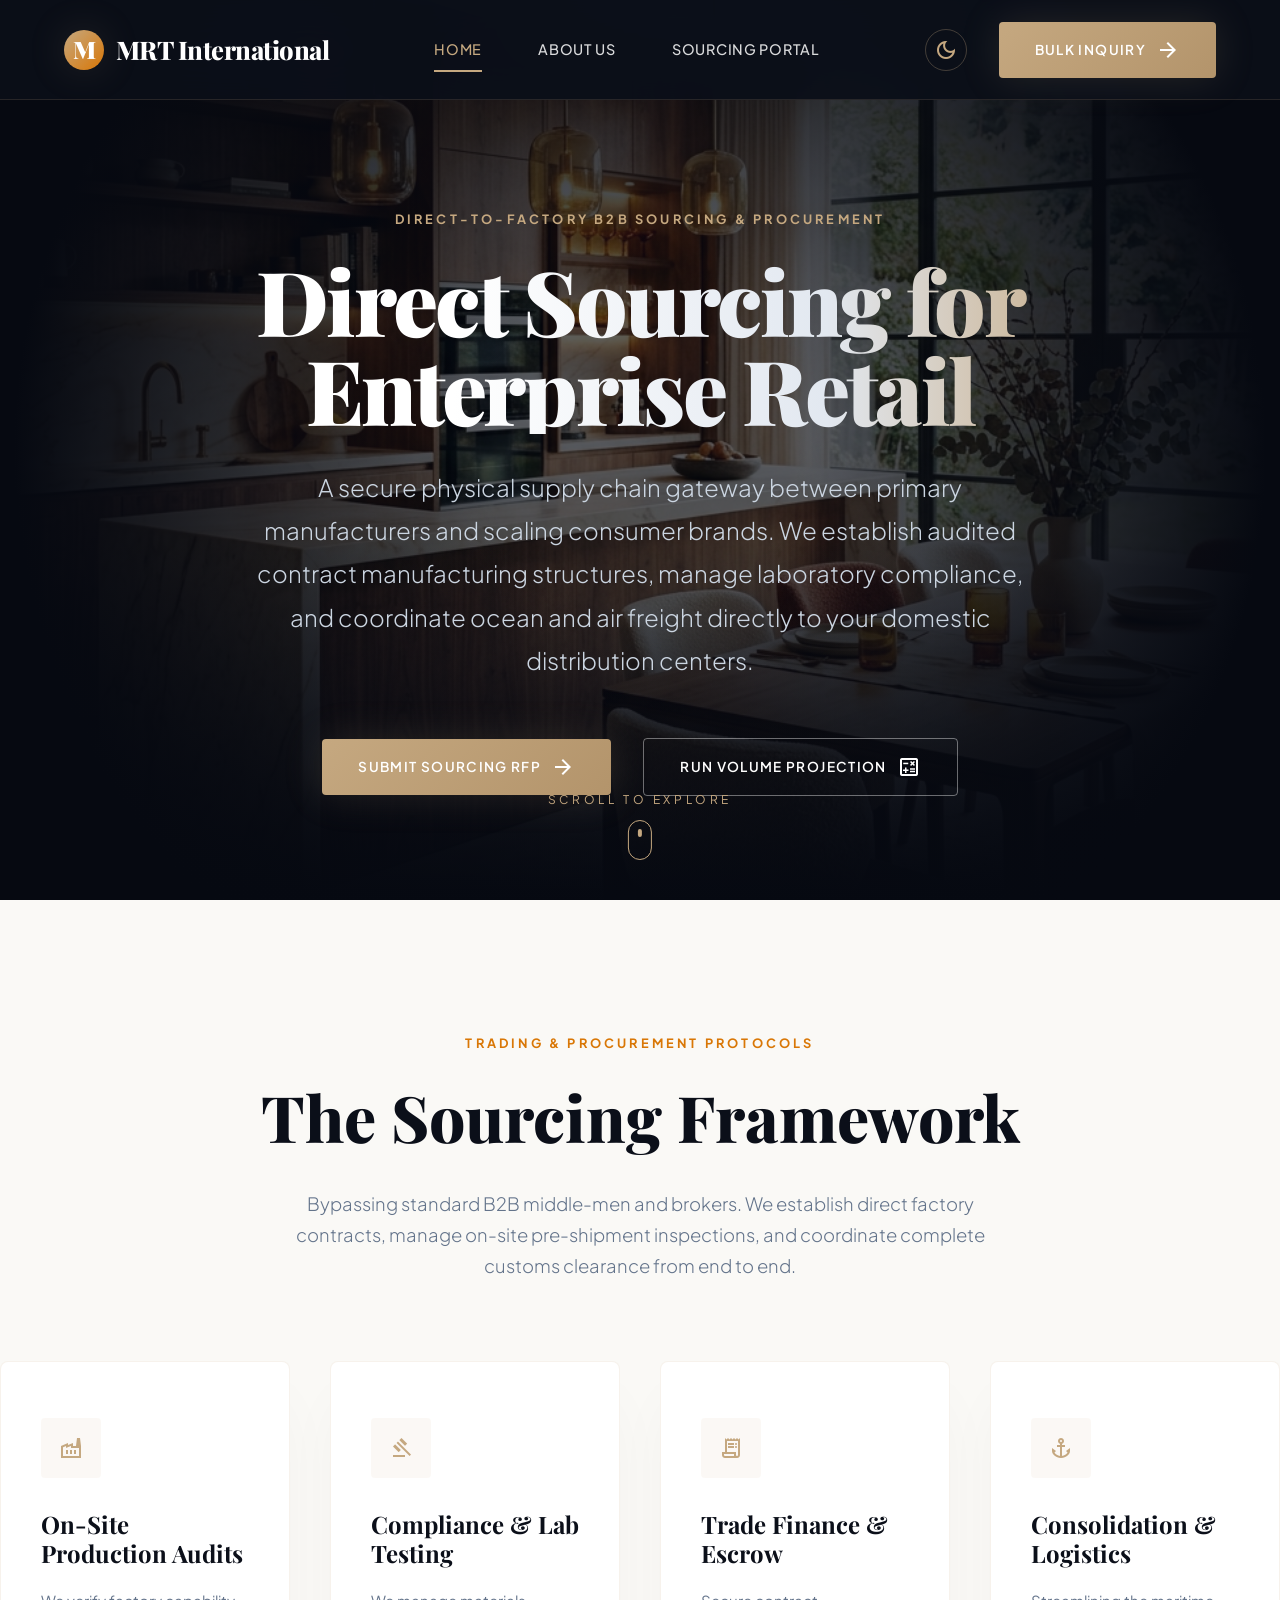
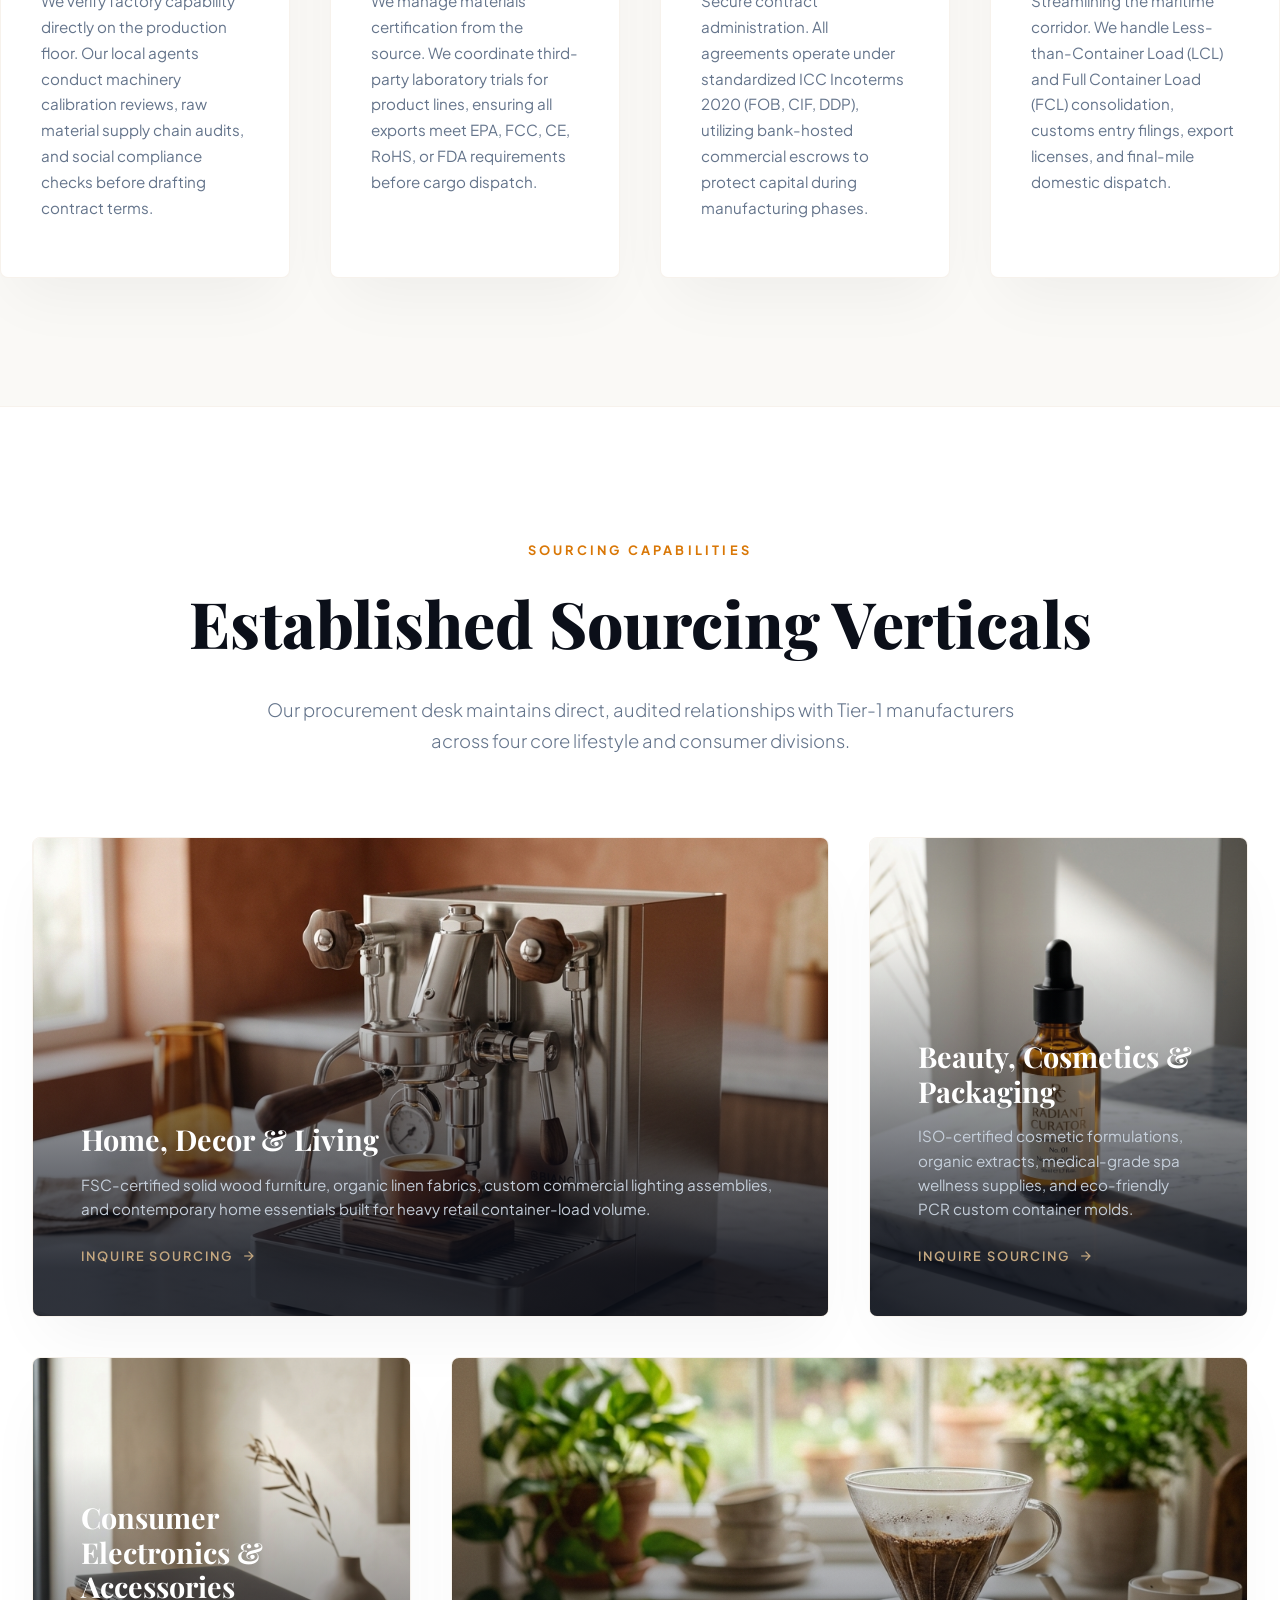
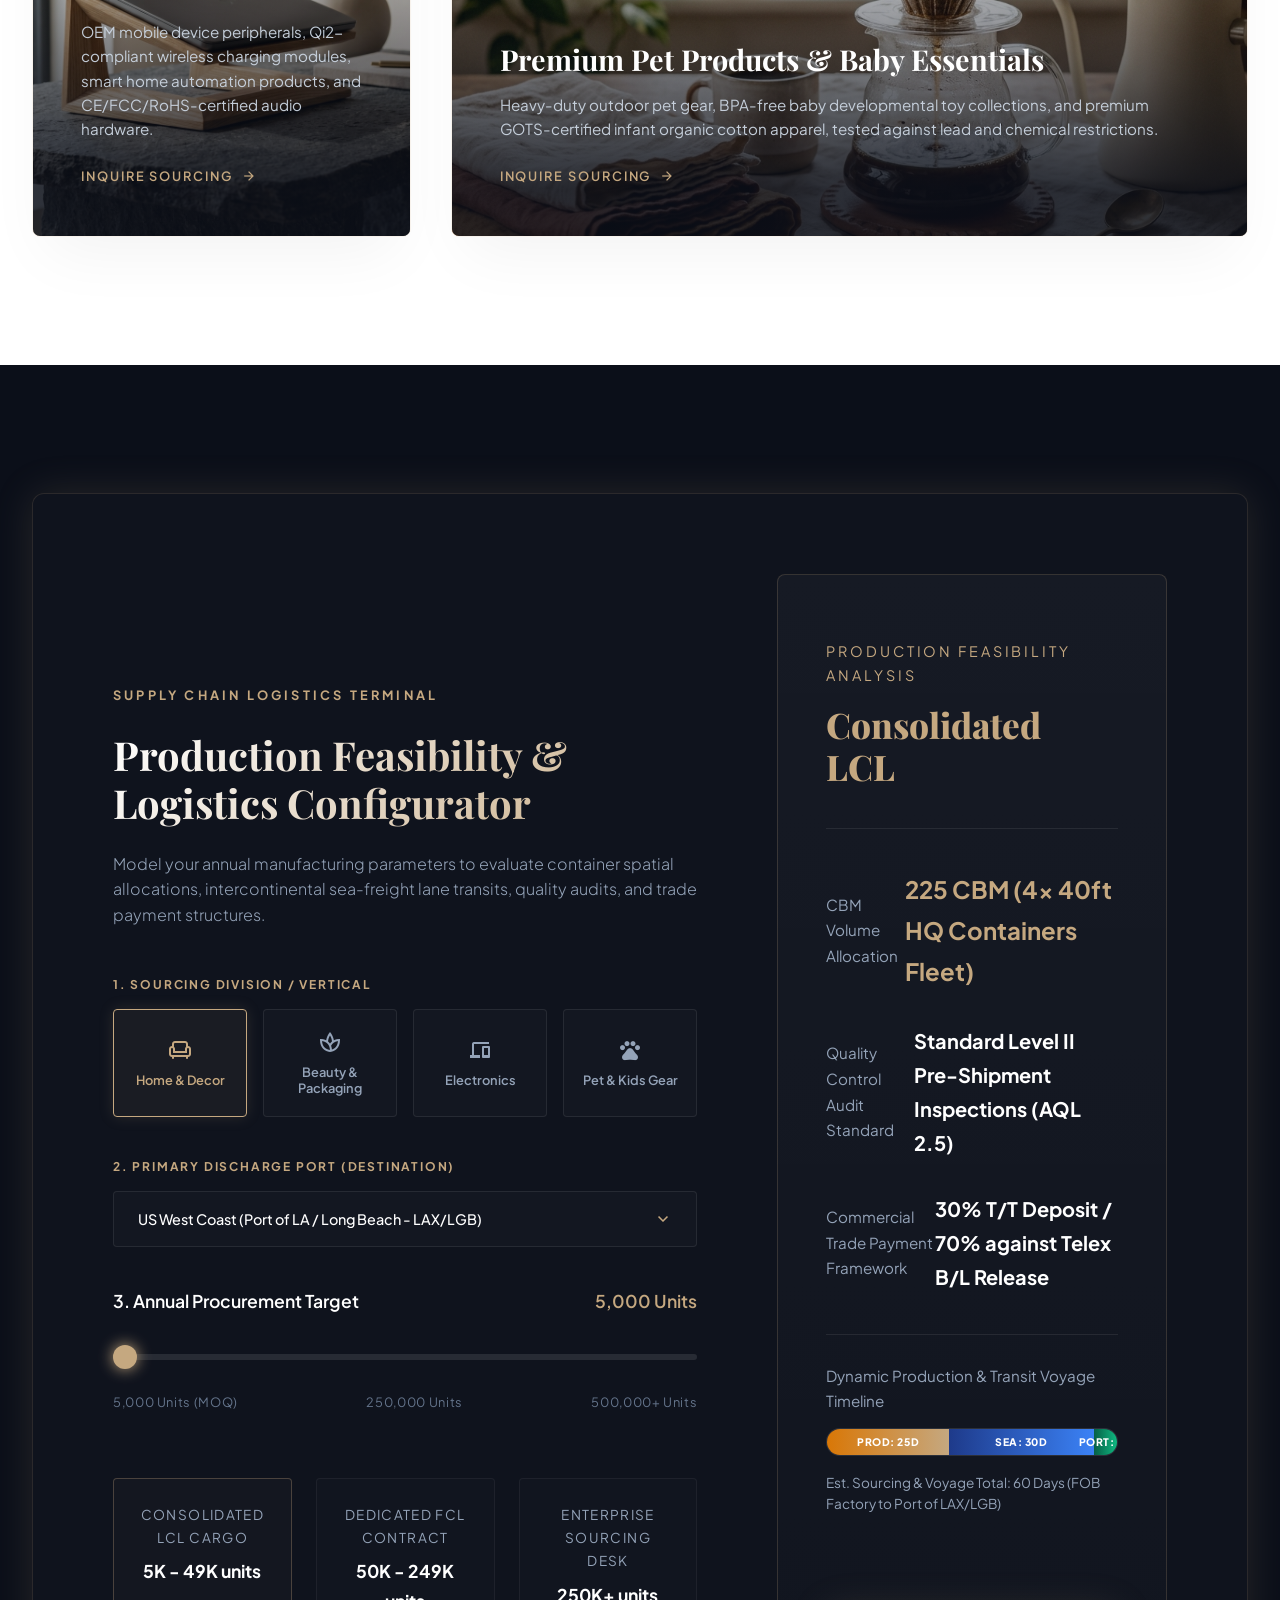
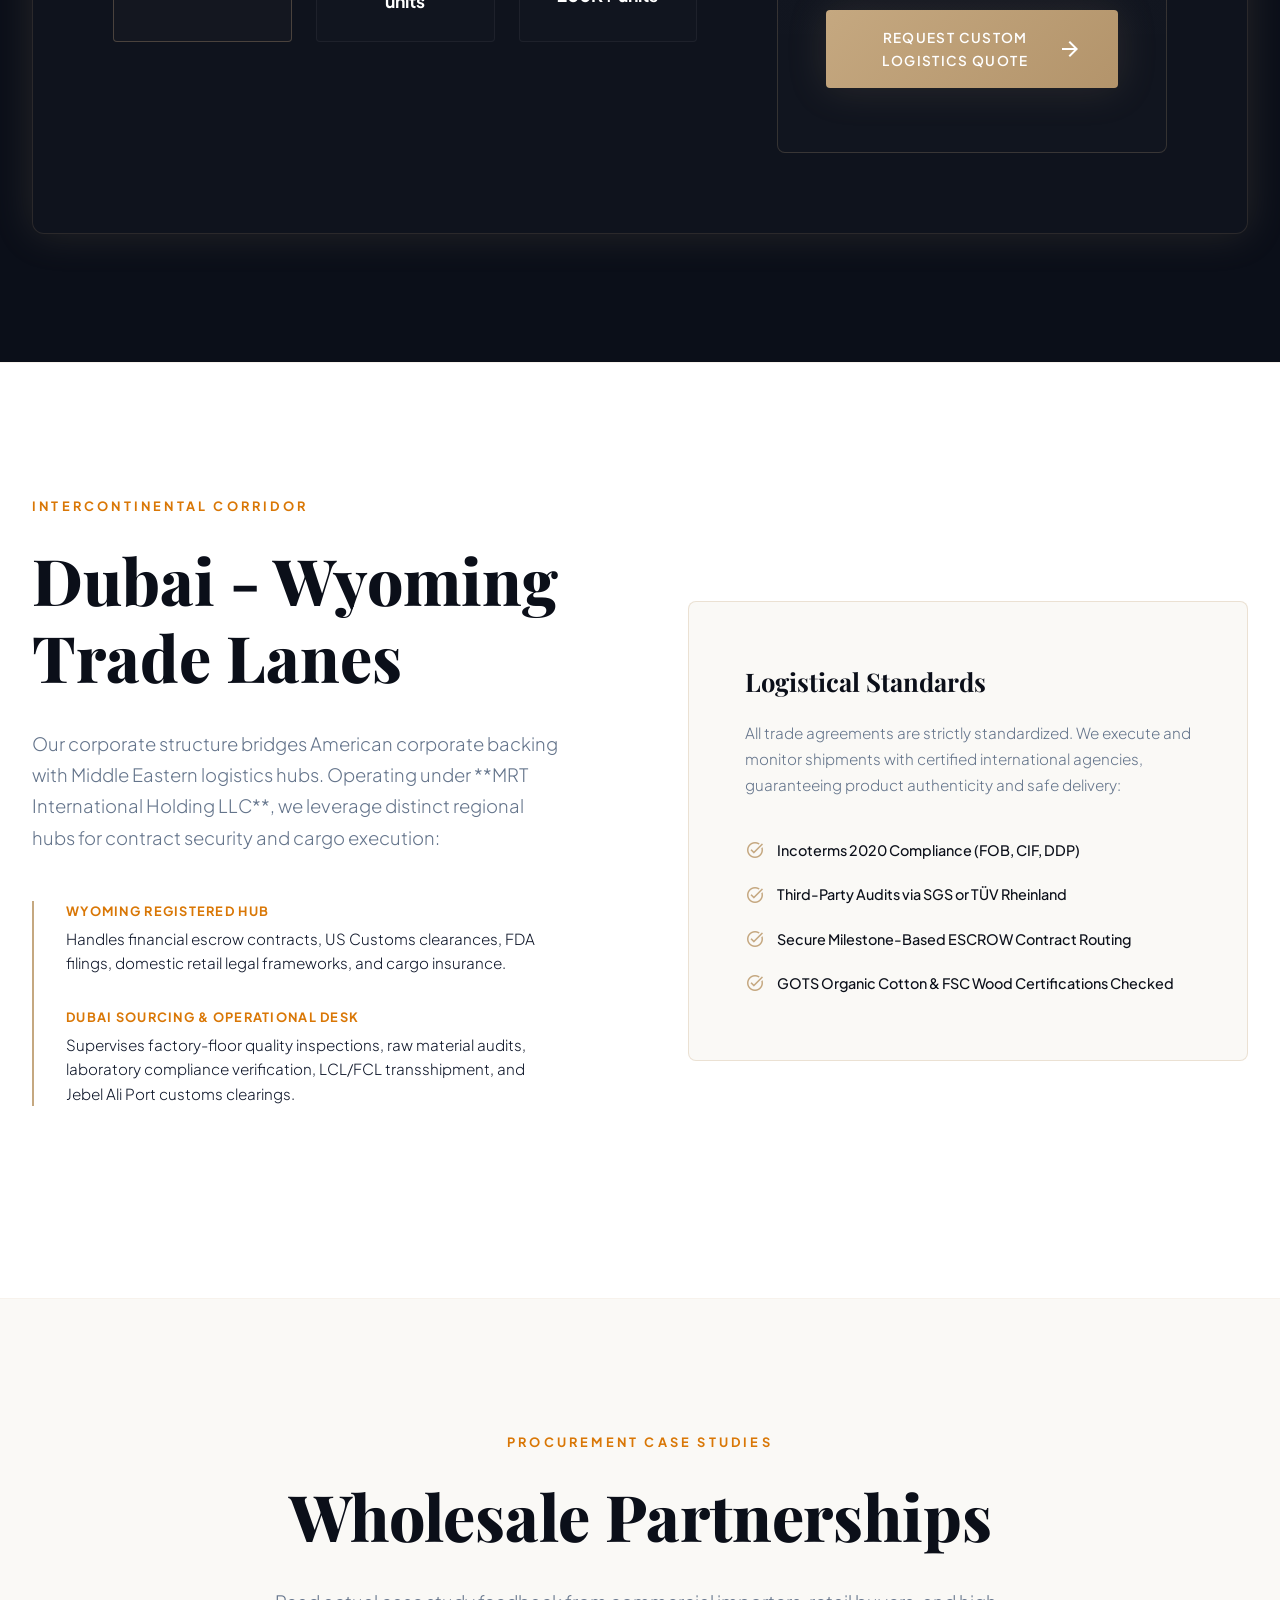
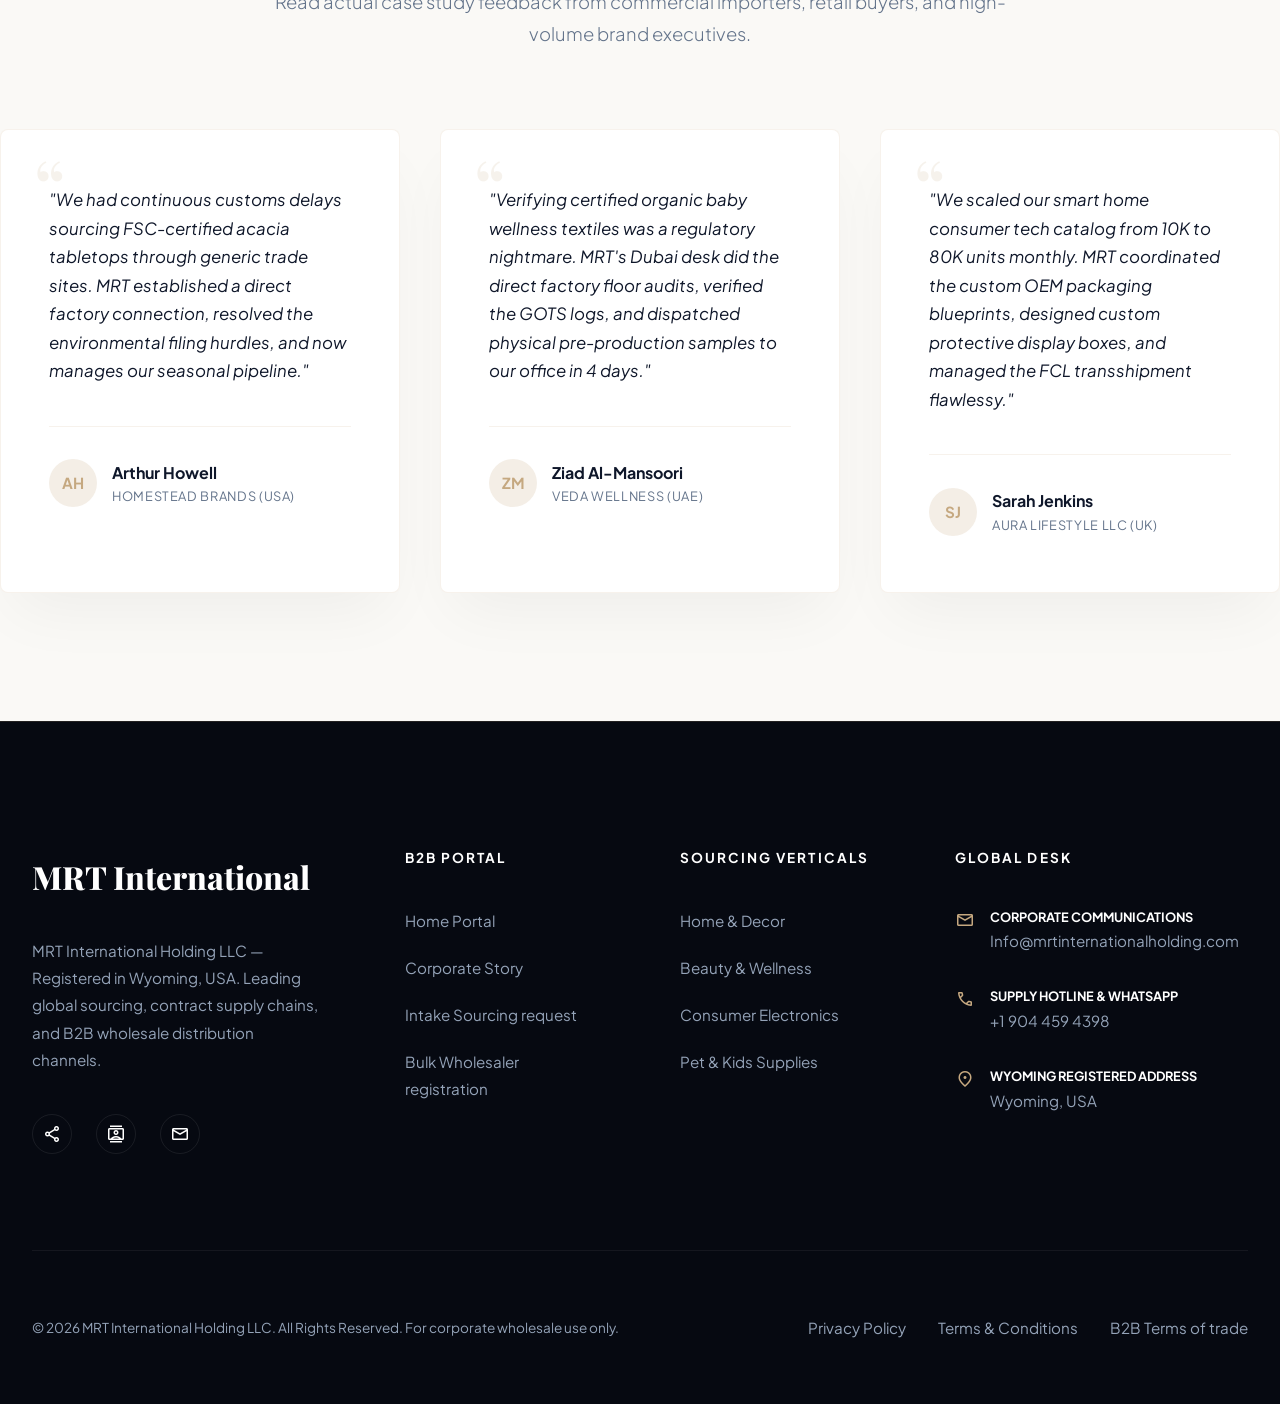
==== index.html @ 8385e7b3 "Initialize premium B2B Sourcing and Sourcing Portal for MRT Wholesale" ====
<!DOCTYPE html>
<html lang="en">
<head>
  <meta charset="UTF-8">
  <meta name="viewport" content="width=device-width, initial-scale=1.0, maximum-scale=1.0, user-scalable=no">
  <title>Global B2B Wholesale & Sourcing | MRT International Holding LLC</title>
  <meta name="description" content="Wyoming's trusted partner for global B2B sourcing, contract manufacturing, and bulk supply chains across the USA, UAE, and international markets.">
  <meta name="keywords" content="B2B sourcing, wholesale supplier, contract manufacturing, bulk e-commerce, global trade UAE, supply chain logistics, Wyoming trading company">
  <link rel="icon" type="image/svg+xml" href="favicon.svg">
  
  <!-- Premium Fonts & Icons -->
  <link href="https://fonts.googleapis.com/css2?family=Playfair+Display:ital,wght@0,500;0,600;0,700;0,800;0,900;1,400&family=Plus+Jakarta+Sans:wght@300;400;500;600;700;800&display=swap" rel="stylesheet">
  <link href="https://fonts.googleapis.com/css2?family=Material+Symbols+Outlined:opsz,wght,FILL,GRAD@20..48,100..700,0..1,-25..200" rel="stylesheet">
  <!-- Theme Initializer to prevent Flash of Un-themed Content (FOUC) -->
  <script>
    (function() {
      const savedTheme = localStorage.getItem('mrt-theme') || 'light';
      document.documentElement.setAttribute('data-theme', savedTheme);
    })();
  </script>

  <!-- Custom Core Stylesheet -->
  <link rel="stylesheet" href="css/style.css">
</head>
<body>

  <!-- 1. Navigation Header -->
  <header class="mrt-nav">
    <a href="index.html" class="mrt-logo">
      <div class="logo-icon">M</div>
      <span class="logo-text">MRT International</span>
    </a>
    
    <nav class="nav-links">
      <a href="index.html" class="nav-link active">Home</a>
      <a href="about.html" class="nav-link">About Us</a>
      <a href="contact.html" class="nav-link">Sourcing Portal</a>
    </nav>
    
    <div class="nav-right-actions">
      <button class="theme-toggle-btn" id="themeToggleBtn" aria-label="Toggle Color Theme">
        <span class="material-symbols-outlined">dark_mode</span>
      </button>
      <a href="contact.html" class="btn-gold">
        Bulk Inquiry
        <span class="material-symbols-outlined">arrow_forward</span>
      </a>
      <button class="nav-toggle-burger" id="mobileMenuToggle" aria-label="Open Navigation Menu">
        <span class="material-symbols-outlined">menu</span>
      </button>
    </div>
  </header>

  <!-- Mobile Menu Slide-out Overlay -->
  <div class="mobile-navigation-overlay" id="mobileNavOverlay">
    <button class="mobile-close-btn" id="mobileMenuClose">&times;</button>
    <div class="mobile-links-container">
      <a href="index.html" class="mobile-nav-item active">Home</a>
      <a href="about.html" class="mobile-nav-item">About Us</a>
      <a href="contact.html" class="mobile-nav-item">Sourcing Portal</a>
      <a href="contact.html" class="btn-gold" style="margin-top: 2rem;">Get Quotes</a>
    </div>
  </div>

  <main>
    <!-- 2. Hero Section -->
    <section class="b2b-hero">
      <div class="hero-media-wrapper">
        <img src="assets/mrt-hero.png" alt="High-End Modern Supply Chain" class="hero-img" loading="eager">
        <div class="hero-gradient-overlay"></div>
      </div>
      
      <div class="hero-content-wrapper">
        <span class="tagline" style="color: var(--accent-gold);">Direct-to-Factory B2B Sourcing &amp; Procurement</span>
        <h1 class="hero-title-large">Direct Sourcing for Enterprise Retail</h1>
        <p class="hero-subtitle-sub">
          A secure physical supply chain gateway between primary manufacturers and scaling consumer brands. We establish audited contract manufacturing structures, manage laboratory compliance, and coordinate ocean and air freight directly to your domestic distribution centers.
        </p>
        <div class="hero-button-group">
          <a href="contact.html" class="btn-gold">
            Submit Sourcing RFP
            <span class="material-symbols-outlined">arrow_forward</span>
          </a>
          <a href="#calculator" class="btn-outline">
            Run Volume Projection
            <span class="material-symbols-outlined">calculate</span>
          </a>
        </div>
      </div>
      
      <div class="hero-scroll-indicator">
        <span>Scroll to Explore</span>
        <div class="scroll-icon"></div>
      </div>
    </section>

    <!-- 3. Value Pillars Section -->
    <section class="section-padding container">
      <div class="text-center">
        <span class="tagline">Trading &amp; Procurement Protocols</span>
        <h2 class="section-title">The Sourcing Framework</h2>
        <p class="section-desc">Bypassing standard B2B middle-men and brokers. We establish direct factory contracts, manage on-site pre-shipment inspections, and coordinate complete customs clearance from end to end.</p>
      </div>
      
      <div class="pillars-grid">
        <!-- Pillar 1: Direct-to-Factory Procurement -->
        <div class="pillar-card">
          <div class="pillar-icon-box">
            <span class="material-symbols-outlined">factory</span>
          </div>
          <h3 class="pillar-title">On-Site Production Audits</h3>
          <p class="pillar-desc">We verify factory capability directly on the production floor. Our local agents conduct machinery calibration reviews, raw material supply chain audits, and social compliance checks before drafting contract terms.</p>
        </div>
        
        <!-- Pillar 2: Regulatory & Compliance -->
        <div class="pillar-card">
          <div class="pillar-icon-box">
            <span class="material-symbols-outlined">gavel</span>
          </div>
          <h3 class="pillar-title">Compliance &amp; Lab Testing</h3>
          <p class="pillar-desc">We manage materials certification from the source. We coordinate third-party laboratory trials for product lines, ensuring all exports meet EPA, FCC, CE, RoHS, or FDA requirements before cargo dispatch.</p>
        </div>
        
        <!-- Pillar 3: Incoterms & Price Structures -->
        <div class="pillar-card">
          <div class="pillar-icon-box">
            <span class="material-symbols-outlined">receipt_long</span>
          </div>
          <h3 class="pillar-title">Trade Finance &amp; Escrow</h3>
          <p class="pillar-desc">Secure contract administration. All agreements operate under standardized ICC Incoterms 2020 (FOB, CIF, DDP), utilizing bank-hosted commercial escrows to protect capital during manufacturing phases.</p>
        </div>
        
        <!-- Pillar 4: Customs & Freight Consolidation -->
        <div class="pillar-card">
          <div class="pillar-icon-box">
            <span class="material-symbols-outlined">anchor</span>
          </div>
          <h3 class="pillar-title">Consolidation &amp; Logistics</h3>
          <p class="pillar-desc">Streamlining the maritime corridor. We handle Less-than-Container Load (LCL) and Full Container Load (FCL) consolidation, customs entry filings, export licenses, and final-mile domestic dispatch.</p>
        </div>
      </div>
    </section>

    <!-- 4. Aesthetic Sourcing Categories Section -->
    <section class="section-padding" style="background-color: var(--bg-white); border-top: 1px solid var(--border-light);">
      <div class="container">
        <div class="text-center">
          <span class="tagline">Sourcing Capabilities</span>
          <h2 class="section-title">Established Sourcing Verticals</h2>
          <p class="section-desc">Our procurement desk maintains direct, audited relationships with Tier-1 manufacturers across four core lifestyle and consumer divisions.</p>
        </div>
        
        <div class="category-editorial-layout">
          <!-- Category 1: Home & Living (Double Wide) -->
          <div class="cat-editorial-card double-wide">
            <div class="cat-media" style="background-image: url('assets/bento-home.png');"></div>
            <div class="cat-overlay"></div>
            <div class="cat-content-block">
              <h3 class="cat-title-label">Home, Decor &amp; Living</h3>
              <p class="cat-desc-para">FSC-certified solid wood furniture, organic linen fabrics, custom commercial lighting assemblies, and contemporary home essentials built for heavy retail container-load volume.</p>
              <a href="contact.html?cat=home" class="cat-action-link">
                Inquire Sourcing
                <span class="material-symbols-outlined">arrow_forward</span>
              </a>
            </div>
          </div>
          
          <!-- Category 2: Beauty & Wellness -->
          <div class="cat-editorial-card">
            <div class="cat-media" style="background-image: url('assets/bento-beauty.png');"></div>
            <div class="cat-overlay"></div>
            <div class="cat-content-block">
              <h3 class="cat-title-label">Beauty, Cosmetics &amp; Packaging</h3>
              <p class="cat-desc-para">ISO-certified cosmetic formulations, organic extracts, medical-grade spa wellness supplies, and eco-friendly PCR custom container molds.</p>
              <a href="contact.html?cat=beauty" class="cat-action-link">
                Inquire Sourcing
                <span class="material-symbols-outlined">arrow_forward</span>
              </a>
            </div>
          </div>
          
          <!-- Category 3: Tech & Smart Gadgets -->
          <div class="cat-editorial-card">
            <div class="cat-media" style="background-image: url('assets/bento-tech.png');"></div>
            <div class="cat-overlay"></div>
            <div class="cat-content-block">
              <h3 class="cat-title-label">Consumer Electronics &amp; Accessories</h3>
              <p class="cat-desc-para">OEM mobile device peripherals, Qi2-compliant wireless charging modules, smart home automation products, and CE/FCC/RoHS-certified audio hardware.</p>
              <a href="contact.html?cat=tech" class="cat-action-link">
                Inquire Sourcing
                <span class="material-symbols-outlined">arrow_forward</span>
              </a>
            </div>
          </div>
          
          <!-- Category 4: General Lifestyle & Pets (Double Wide) -->
          <div class="cat-editorial-card double-wide">
            <div class="cat-media" style="background-image: url('assets/bento-pets.png');"></div>
            <div class="cat-overlay"></div>
            <div class="cat-content-block">
              <h3 class="cat-title-label">Premium Pet Products &amp; Baby Essentials</h3>
              <p class="cat-desc-para">Heavy-duty outdoor pet gear, BPA-free baby developmental toy collections, and premium GOTS-certified infant organic cotton apparel, tested against lead and chemical restrictions.</p>
              <a href="contact.html?cat=lifestyle" class="cat-action-link">
                Inquire Sourcing
                <span class="material-symbols-outlined">arrow_forward</span>
              </a>
            </div>
          </div>
        </div>
      </div>
    </section>

    <!-- 5. Production Feasibility & Logistics Configurator Section -->
    <section class="section-padding pricing-calculator-section" id="calculator">
      <div class="container">
        <div class="calculator-wrapper">
          <!-- Control Panel -->
          <div class="calc-control-panel">
            <span class="tagline" style="color: var(--accent-gold);">Supply Chain Logistics Terminal</span>
            <h2 class="calc-title">Production Feasibility &amp; Logistics Configurator</h2>
            <p class="calc-subtitle">Model your annual manufacturing parameters to evaluate container spatial allocations, intercontinental sea-freight lane transits, quality audits, and trade payment structures.</p>
            
            <!-- Category Sourcing Vertical Selector -->
            <div class="category-select-wrapper" style="margin-bottom: 2.5rem;">
              <label class="calc-input-label">1. Sourcing Division / Vertical</label>
              <div class="category-select-grid">
                <button type="button" class="calc-cat-card active" data-category="home">
                  <span class="material-symbols-outlined">chair</span>
                  <span class="calc-cat-name">Home &amp; Decor</span>
                </button>
                <button type="button" class="calc-cat-card" data-category="beauty">
                  <span class="material-symbols-outlined">spa</span>
                  <span class="calc-cat-name">Beauty &amp; Packaging</span>
                </button>
                <button type="button" class="calc-cat-card" data-category="tech">
                  <span class="material-symbols-outlined">devices</span>
                  <span class="calc-cat-name">Electronics</span>
                </button>
                <button type="button" class="calc-cat-card" data-category="pets">
                  <span class="material-symbols-outlined">pets</span>
                  <span class="calc-cat-name">Pet &amp; Kids Gear</span>
                </button>
              </div>
            </div>

            <!-- Global Port Selector -->
            <div class="port-select-wrapper" style="margin-bottom: 2.5rem;">
              <label class="calc-input-label" for="calcDestinationPort">2. Primary Discharge Port (Destination)</label>
              <div class="select-container-dark">
                <select class="custom-port-dropdown" id="calcDestinationPort">
                  <option value="lax">US West Coast (Port of LA / Long Beach - LAX/LGB)</option>
                  <option value="nyc">US East Coast (Port of New York / New Jersey - NYC/NJ)</option>
                  <option value="rot">Western Europe (Port of Rotterdam - ROT)</option>
                  <option value="dxb">Middle East (Port of Jebel Ali, Dubai - DXB)</option>
                </select>
              </div>
            </div>

            <!-- Volume Slider -->
            <div class="slider-container">
              <div class="slider-labels">
                <span>3. Annual Procurement Target</span>
                <span class="text-gold" id="calcVolumeDisplay">5,000 Units</span>
              </div>
              <input type="range" class="slider-input" id="wholesaleSlider" min="5000" max="500000" step="5000" value="5000">
              <div class="slider-ticks">
                <span>5,000 Units (MOQ)</span>
                <span>250,000 Units</span>
                <span>500,000+ Units</span>
              </div>
            </div>
            
            <div class="tier-highlights">
              <!-- Tier 1 -->
              <div class="tier-highlight-card active" id="tierStarterCard">
                <div class="tier-h-name">Consolidated LCL Cargo</div>
                <div class="tier-h-val">5K - 49K units</div>
              </div>
              
              <!-- Tier 2 -->
              <div class="tier-highlight-card" id="tierScaleCard">
                <div class="tier-h-name">Dedicated FCL Contract</div>
                <div class="tier-h-val">50K - 249K units</div>
              </div>
              
              <!-- Tier 3 -->
              <div class="tier-highlight-card" id="tierEliteCard">
                <div class="tier-h-name">Enterprise Sourcing Desk</div>
                <div class="tier-h-val">250K+ units</div>
              </div>
            </div>
          </div>
          
          <!-- Results Card -->
          <div class="calc-result-panel">
            <div class="result-header">
              <div class="res-tier-name">PRODUCTION FEASIBILITY ANALYSIS</div>
              <div class="res-volume-display text-gold" id="calcTierName" style="font-size: 2.2rem; line-height: 1.2;">Consolidated LCL</div>
            </div>
            
            <div class="result-metrics">
              <!-- Metric 1 -->
              <div class="metric-line">
                <span class="m-label">CBM Volume Allocation</span>
                <span class="m-val highlight-gold" id="calcDiscountVal">2.25 CBM (Consolidated LCL)</span>
              </div>
              
              <!-- Metric 2 -->
              <div class="metric-line">
                <span class="m-label">Quality Control Audit Standard</span>
                <span class="m-val" id="calcSupportVal">Pre-Shipment Inspections (AQL 2.5)</span>
              </div>
              
              <!-- Metric 3 -->
              <div class="metric-line">
                <span class="m-label">Commercial Trade Payment Framework</span>
                <span class="m-val" id="calcBrandingVal">30% T/T Deposit / 70% against Telex B/L</span>
              </div>
              
              <!-- Metric 4: Vertical Timeline -->
              <div class="metric-line-vertical">
                <span class="m-label">Dynamic Production &amp; Transit Voyage Timeline</span>
                <div class="timeline-visual-bar" id="timelineBar">
                  <div class="timeline-segment production-seg" style="width: 40%;" data-label="Production: 25d"></div>
                  <div class="timeline-segment voyage-seg" style="width: 50%;" data-label="Voyage: 30d"></div>
                  <div class="timeline-segment customs-seg" style="width: 10%;" data-label="Port: 5d"></div>
                </div>
                <div class="timeline-caption-text" id="calcSpeedVal">
                  Estimated Total: 60 Days (FOB Jebel Ali to Port of LAX/LGB)
                </div>
              </div>
            </div>
            
            <a href="contact.html" id="calcSubmitBtn" class="btn-gold text-center" style="width: 100%; justify-content: center; margin-top: 2rem;">
              Request Custom Logistics Quote
              <span class="material-symbols-outlined">arrow_forward</span>
            </a>
          </div>
        </div>
      </div>
    </section>

    <!-- 6. Supply Chain Map Section -->
    <section class="section-padding sourcing-map-section">
      <div class="container map-layout-grid">
        <div class="map-details">
          <span class="tagline">Intercontinental Corridor</span>
          <h2 class="section-title" style="color: var(--primary-obsidian);">Dubai - Wyoming Trade Lanes</h2>
          <p class="section-desc" style="margin-bottom: 3rem; text-align: left;">
            Our corporate structure bridges American corporate backing with Middle Eastern logistics hubs. Operating under **MRT International Holding LLC**, we leverage distinct regional hubs for contract security and cargo execution:
          </p>
          
          <div style="display: flex; flex-direction: column; gap: 2rem; border-left: 2px solid var(--accent-gold); padding-left: 2rem; margin-bottom: 4rem;">
            <div>
              <p style="font-size: 0.8rem; font-weight: 700; text-transform: uppercase; color: var(--accent-amber); letter-spacing: 0.1em; margin-bottom: 0.25rem;">Wyoming Registered Hub</p>
              <p style="color: var(--text-dark); font-size: 0.95rem; line-height: 1.6; font-weight: 300;">
                Handles financial escrow contracts, US Customs clearances, FDA filings, domestic retail legal frameworks, and cargo insurance.
              </p>
            </div>
            <div>
              <p style="font-size: 0.8rem; font-weight: 700; text-transform: uppercase; color: var(--accent-amber); letter-spacing: 0.1em; margin-bottom: 0.25rem;">Dubai Sourcing &amp; Operational Desk</p>
              <p style="color: var(--text-dark); font-size: 0.95rem; line-height: 1.6; font-weight: 300;">
                Supervises factory-floor quality inspections, raw material audits, laboratory compliance verification, LCL/FCL transshipment, and Jebel Ali Port customs clearings.
              </p>
            </div>
          </div>
        </div>
        
        <!-- Human Sourcing Details Panel instead of generic map -->
        <div style="background-color: var(--bg-cream); border: 1px solid var(--border-medium); border-radius: 8px; padding: 4rem 3.5rem;">
          <h3 class="pillar-title" style="font-size: 1.6rem; margin-bottom: 1.5rem;">Logistical Standards</h3>
          <p style="color: var(--text-muted); font-size: 0.95rem; line-height: 1.7; margin-bottom: 2.5rem; font-weight: 300;">
            All trade agreements are strictly standardized. We execute and monitor shipments with certified international agencies, guaranteeing product authenticity and safe delivery:
          </p>
          
          <ul style="list-style: none; display: flex; flex-direction: column; gap: 1.25rem; font-size: 0.9rem; font-weight: 500; color: var(--primary-obsidian);">
            <li style="display: flex; align-items: center; gap: 12px;">
              <span class="material-symbols-outlined" style="color: var(--accent-gold); font-size: 1.25rem;">task_alt</span>
              Incoterms 2020 Compliance (FOB, CIF, DDP)
            </li>
            <li style="display: flex; align-items: center; gap: 12px;">
              <span class="material-symbols-outlined" style="color: var(--accent-gold); font-size: 1.25rem;">task_alt</span>
              Third-Party Audits via SGS or TÜV Rheinland
            </li>
            <li style="display: flex; align-items: center; gap: 12px;">
              <span class="material-symbols-outlined" style="color: var(--accent-gold); font-size: 1.25rem;">task_alt</span>
              Secure Milestone-Based ESCROW Contract Routing
            </li>
            <li style="display: flex; align-items: center; gap: 12px;">
              <span class="material-symbols-outlined" style="color: var(--accent-gold); font-size: 1.25rem;">task_alt</span>
              GOTS Organic Cotton &amp; FSC Wood Certifications Checked
            </li>
          </ul>
        </div>
      </div>
    </section>

    <!-- 7. Corporate Testimonials Section -->
    <section class="section-padding container">
      <div class="text-center">
        <span class="tagline">Procurement Case Studies</span>
        <h2 class="section-title">Wholesale Partnerships</h2>
        <p class="section-desc">Read actual case study feedback from commercial importers, retail buyers, and high-volume brand executives.</p>
      </div>
      
      <div class="testimonials-row-grid">
        <!-- Testimonial 1 -->
        <div class="testimonial-editorial-card">
          <div class="quote-symbol">“</div>
          <p class="testimonial-quote-text">
            "We had continuous customs delays sourcing FSC-certified acacia tabletops through generic trade sites. MRT established a direct factory connection, resolved the environmental filing hurdles, and now manages our seasonal pipeline."
          </p>
          <div class="testimonial-client-meta">
            <div class="client-avatar-placeholder">AH</div>
            <div class="client-name-details">
              <span class="c-name">Arthur Howell</span>
              <span class="c-company">Homestead Brands (USA)</span>
            </div>
          </div>
        </div>
        
        <!-- Testimonial 2 -->
        <div class="testimonial-editorial-card">
          <div class="quote-symbol">“</div>
          <p class="testimonial-quote-text">
            "Verifying certified organic baby wellness textiles was a regulatory nightmare. MRT's Dubai desk did the direct factory floor audits, verified the GOTS logs, and dispatched physical pre-production samples to our office in 4 days."
          </p>
          <div class="testimonial-client-meta">
            <div class="client-avatar-placeholder">ZM</div>
            <div class="client-name-details">
              <span class="c-name">Ziad Al-Mansoori</span>
              <span class="c-company">Veda Wellness (UAE)</span>
            </div>
          </div>
        </div>
        
        <!-- Testimonial 3 -->
        <div class="testimonial-editorial-card">
          <div class="quote-symbol">“</div>
          <p class="testimonial-quote-text">
            "We scaled our smart home consumer tech catalog from 10K to 80K units monthly. MRT coordinated the custom OEM packaging blueprints, designed custom protective display boxes, and managed the FCL transshipment flawlessy."
          </p>
          <div class="testimonial-client-meta">
            <div class="client-avatar-placeholder">SJ</div>
            <div class="client-name-details">
              <span class="c-name">Sarah Jenkins</span>
              <span class="c-company">Aura Lifestyle LLC (UK)</span>
            </div>
          </div>
        </div>
      </div>
    </section>
  </main>

  <!-- 8. Premium Editorial Footer -->
  <footer class="mrt-editorial-footer">
    <div class="container">
      <div class="footer-main-columns">
        <!-- Col 1: Brand Info -->
        <div>
          <div class="footer-brand-logo-text">MRT International</div>
          <p class="footer-brand-bio">
            MRT International Holding LLC — Registered in Wyoming, USA. Leading global sourcing, contract supply chains, and B2B wholesale distribution channels. 
          </p>
          <div class="footer-social-strip">
            <a href="#" class="social-circle-link" aria-label="Facebook"><span class="material-symbols-outlined" style="font-size: 1.25rem;">share</span></a>
            <a href="#" class="social-circle-link" aria-label="LinkedIn"><span class="material-symbols-outlined" style="font-size: 1.25rem;">contacts</span></a>
            <a href="#" class="social-circle-link" aria-label="Email"><span class="material-symbols-outlined" style="font-size: 1.25rem;">mail</span></a>
          </div>
        </div>
        
        <!-- Col 2: Navigation links -->
        <div>
          <h4 class="footer-col-header">B2B Portal</h4>
          <ul class="footer-menu-links">
            <li><a href="index.html" class="footer-menu-link">Home Portal</a></li>
            <li><a href="about.html" class="footer-menu-link">Corporate Story</a></li>
            <li><a href="contact.html" class="footer-menu-link">Intake Sourcing request</a></li>
            <li><a href="contact.html" class="footer-menu-link">Bulk Wholesaler registration</a></li>
          </ul>
        </div>
        
        <!-- Col 3: Categories Links -->
        <div>
          <h4 class="footer-col-header">Sourcing Verticals</h4>
          <ul class="footer-menu-links">
            <li><a href="contact.html?cat=home" class="footer-menu-link">Home &amp; Decor</a></li>
            <li><a href="contact.html?cat=beauty" class="footer-menu-link">Beauty &amp; Wellness</a></li>
            <li><a href="contact.html?cat=tech" class="footer-menu-link">Consumer Electronics</a></li>
            <li><a href="contact.html?cat=lifestyle" class="footer-menu-link">Pet &amp; Kids Supplies</a></li>
          </ul>
        </div>
        
        <!-- Col 4: Corporate Contacts -->
        <div>
          <h4 class="footer-col-header">Global Desk</h4>
          <div class="footer-contact-item">
            <span class="material-symbols-outlined footer-contact-icon">mail</span>
            <div>
              <p style="font-weight: 700; color: #fff; font-size: 0.8rem; text-transform: uppercase;">Corporate Communications</p>
              <p>Info@mrtinternationalholding.com</p>
            </div>
          </div>
          
          <div class="footer-contact-item">
            <span class="material-symbols-outlined footer-contact-icon">call</span>
            <div>
              <p style="font-weight: 700; color: #fff; font-size: 0.8rem; text-transform: uppercase;">Supply Hotline &amp; WhatsApp</p>
              <p>+1 904 459 4398</p>
            </div>
          </div>
          
          <div class="footer-contact-item">
            <span class="material-symbols-outlined footer-contact-icon">location_on</span>
            <div>
              <p style="font-weight: 700; color: #fff; font-size: 0.8rem; text-transform: uppercase;">Wyoming Registered Address</p>
              <p>Wyoming, USA</p>
            </div>
          </div>
        </div>
      </div>
      
      <!-- Footer Bottom -->
      <div class="footer-bottom-row">
        <p>&copy; 2026 MRT International Holding LLC. All Rights Reserved. For corporate wholesale use only.</p>
        <div style="display: flex; gap: 2rem;">
          <a href="#" class="footer-menu-link">Privacy Policy</a>
          <a href="#" class="footer-menu-link">Terms &amp; Conditions</a>
          <a href="#" class="footer-menu-link">B2B Terms of trade</a>
        </div>
      </div>
    </div>
  </footer>

  <!-- Core Javascript Client logic -->
  <script src="js/main.js"></script>
</body>
</html>
---- css/style.css ----
/*
  MRT INTERNATIONAL HOLDING LLC - B2B WHOLESALE & SOURCING
  Custom Editorial CSS - Premium, Modern, and Ultra-Aesthetic
*/

/* -------------------------------------------------------------
   1. Design System & Variables
   ------------------------------------------------------------- */
@import url('https://fonts.googleapis.com/css2?family=Playfair+Display:ital,wght@0,500;0,600;0,700;0,800;0,900;1,400&family=Plus+Jakarta+Sans:wght@300;400;500;600;700;800&display=swap');

:root {
  /* Color Palette - B2B Luxury Obsidian & Gold */
  --primary-obsidian: #0b0f19;
  --secondary-slate: #1e293b;
  --accent-gold: #c5a880;
  --accent-gold-hover: #b3946b;
  --accent-amber: #d97706;
  --bg-cream: #faf9f6;
  --bg-white: #ffffff;
  --text-dark: #0f172a;
  --text-muted: #64748b;
  --border-light: rgba(197, 168, 128, 0.15);
  --border-medium: rgba(197, 168, 128, 0.3);
  
  /* Layout & Animations */
  --font-heading: 'Playfair Display', Georgia, serif;
  --font-sans: 'Plus Jakarta Sans', system-ui, -apple-system, sans-serif;
  --transition-smooth: all 0.5s cubic-bezier(0.16, 1, 0.3, 1);
  --transition-fast: all 0.2s ease;
  --shadow-premium: 0 30px 60px -15px rgba(11, 15, 25, 0.05);
  --shadow-glow: 0 0 40px rgba(197, 168, 128, 0.15);
}

/* Dark Mode Variables */
[data-theme="dark"] {
  --primary-obsidian: #faf9f6;
  --secondary-slate: #f1f5f9;
  --bg-cream: #090d16;
  --bg-white: #0f1422;
  --text-dark: #f8fafc;
  --text-muted: #94a3b8;
  --border-light: rgba(197, 168, 128, 0.1);
  --border-medium: rgba(197, 168, 128, 0.2);
  --shadow-premium: 0 30px 60px -15px rgba(0, 0, 0, 0.4);
}

/* -------------------------------------------------------------
   2. Reset & Typography Foundations
   ------------------------------------------------------------- */
*, *::before, *::after {
  box-sizing: border-box;
  margin: 0;
  padding: 0;
}

html {
  font-size: 16px;
  scroll-behavior: smooth;
  -webkit-font-smoothing: antialiased;
}

body {
  font-family: var(--font-sans);
  background-color: var(--bg-cream);
  color: var(--text-dark);
  line-height: 1.7;
  overflow-x: hidden;
  transition: background-color 0.5s ease, color 0.5s ease;
}

/* Selection */
::selection {
  background-color: var(--accent-gold);
  color: var(--primary-obsidian);
}

h1, h2, h3, h4, h5, h6 {
  font-family: var(--font-heading);
  font-weight: 700;
  line-height: 1.2;
}

a {
  color: inherit;
  text-decoration: none;
  transition: var(--transition-fast);
}

img {
  max-width: 100%;
  height: auto;
  display: block;
}

/* -------------------------------------------------------------
   3. Utility Classes
   ------------------------------------------------------------- */
.container {
  width: 100%;
  max-width: 1400px;
  margin: 0 auto;
  padding: 0 2rem;
}

.section-padding {
  padding: 8rem 0;
}

.text-center { text-align: center; }
.text-gold { color: var(--accent-gold); }

.tagline {
  font-family: var(--font-sans);
  text-transform: uppercase;
  letter-spacing: 0.25em;
  font-size: 0.8rem;
  font-weight: 700;
  color: var(--accent-amber);
  margin-bottom: 1.5rem;
  display: inline-block;
}

.section-title {
  font-size: clamp(2.5rem, 5vw, 4rem);
  color: var(--primary-obsidian);
  margin-bottom: 2rem;
  font-weight: 800;
}

.section-desc {
  max-width: 750px;
  margin: 0 auto 5rem auto;
  font-size: 1.15rem;
  color: var(--text-muted);
  font-weight: 300;
}

/* -------------------------------------------------------------
   4. Premium Header Navigation
   ------------------------------------------------------------- */
.mrt-nav {
  position: fixed;
  top: 0;
  left: 0;
  width: 100%;
  height: 100px;
  z-index: 1000;
  background-color: rgba(11, 15, 25, 0.95);
  backdrop-filter: blur(20px);
  border-bottom: 1px solid var(--border-light);
  display: flex;
  align-items: center;
  justify-content: space-between;
  padding: 0 4rem;
  transition: var(--transition-smooth);
}

.mrt-nav.scrolled {
  height: 80px;
  background-color: rgba(11, 15, 25, 0.98);
  box-shadow: 0 10px 30px rgba(0, 0, 0, 0.2);
}

.mrt-logo {
  display: flex;
  align-items: center;
  gap: 12px;
}

.logo-icon {
  width: 40px;
  height: 40px;
  display: flex;
  align-items: center;
  justify-content: center;
  background: linear-gradient(135deg, var(--accent-gold), var(--accent-amber));
  border-radius: 50%;
  color: #fff;
  font-size: 1.5rem;
  font-family: var(--font-heading);
  font-weight: 900;
  box-shadow: var(--shadow-glow);
}

.logo-text {
  font-family: var(--font-heading);
  font-weight: 800;
  font-size: 1.6rem;
  letter-spacing: -0.02em;
  color: #ffffff; /* Always visible white */
}

.nav-links {
  display: flex;
  align-items: center;
  gap: 3.5rem;
}

.nav-link {
  font-weight: 500;
  font-size: 0.9rem;
  letter-spacing: 0.05em;
  text-transform: uppercase;
  color: rgba(255, 255, 255, 0.85); /* Always visible light slate/white */
  position: relative;
  padding: 10px 0;
}

.nav-link::after {
  content: '';
  position: absolute;
  bottom: 0;
  left: 0;
  width: 0;
  height: 2px;
  background-color: var(--accent-gold);
  transition: var(--transition-fast);
}

.nav-link:hover,
.nav-link.active {
  color: var(--accent-gold);
}

.nav-link:hover::after,
.nav-link.active::after {
  width: 100%;
}

.nav-right-actions {
  display: flex;
  align-items: center;
  gap: 2rem;
}

/* Gold Theme Button */
.theme-toggle-btn {
  background: none;
  border: 1px solid var(--border-medium);
  width: 42px;
  height: 42px;
  border-radius: 50%;
  display: flex;
  align-items: center;
  justify-content: center;
  cursor: pointer;
  color: var(--accent-gold);
  transition: var(--transition-fast);
}

.theme-toggle-btn:hover {
  background-color: var(--accent-gold);
  color: #fff;
}

/* Call To Action Buttons */
.btn-gold {
  background: linear-gradient(135deg, var(--accent-gold), var(--accent-gold-hover));
  color: #fff;
  font-weight: 600;
  font-size: 0.85rem;
  letter-spacing: 0.1em;
  text-transform: uppercase;
  padding: 1rem 2.25rem;
  border-radius: 4px;
  border: none;
  display: inline-flex;
  align-items: center;
  gap: 10px;
  box-shadow: var(--shadow-glow);
  cursor: pointer;
  transition: var(--transition-smooth);
}

.btn-gold:hover {
  transform: translateY(-3px);
  box-shadow: 0 15px 30px rgba(197, 168, 128, 0.35);
  background: linear-gradient(135deg, var(--accent-gold-hover), var(--accent-gold));
}

.btn-outline {
  border: 1.5px solid var(--border-medium);
  background: transparent;
  color: var(--primary-obsidian);
  font-weight: 600;
  font-size: 0.85rem;
  letter-spacing: 0.1em;
  text-transform: uppercase;
  padding: 1rem 2.25rem;
  border-radius: 4px;
  display: inline-flex;
  align-items: center;
  gap: 10px;
  cursor: pointer;
  transition: var(--transition-smooth);
}

.btn-outline:hover {
  background-color: var(--accent-gold);
  color: #fff;
  border-color: var(--accent-gold);
}

.b2b-hero .btn-outline {
  color: #ffffff;
  border-color: rgba(255, 255, 255, 0.4);
}

.b2b-hero .btn-outline:hover {
  color: var(--primary-obsidian);
  background-color: #ffffff;
  border-color: #ffffff;
}

/* -------------------------------------------------------------
   5. B2B Hero Section
   ------------------------------------------------------------- */
.b2b-hero {
  position: relative;
  min-height: 100vh;
  display: flex;
  align-items: center;
  justify-content: center;
  background-color: #060911;
  color: #fff;
  padding-top: 100px;
  overflow: hidden;
}

.hero-media-wrapper {
  position: absolute;
  top: 0;
  left: 0;
  width: 100%;
  height: 100%;
  z-index: 1;
}

.hero-img {
  width: 100%;
  height: 100%;
  object-fit: cover;
  opacity: 0.35;
  transform: scale(1.05);
  animation: slowZoom 25s infinite alternate ease-in-out;
}

.hero-gradient-overlay {
  position: absolute;
  inset: 0;
  background: radial-gradient(circle at center, transparent 20%, #060911 80%),
              linear-gradient(to bottom, transparent 60%, #060911 100%);
  z-index: 2;
}

.hero-content-wrapper {
  position: relative;
  z-index: 3;
  max-width: 1000px;
  text-align: center;
  padding: 2rem;
}

.hero-title-large {
  font-size: clamp(3rem, 7vw, 6.5rem);
  font-weight: 900;
  letter-spacing: -0.03em;
  margin-bottom: 2rem;
  line-height: 1;
  color: #ffffff; /* Solid high-contrast white text fallback */
  background: linear-gradient(to right, #ffffff 30%, #e2e8f0 70%, var(--accent-gold) 100%);
  -webkit-background-clip: text;
  -webkit-text-fill-color: transparent;
}

.hero-subtitle-sub {
  font-size: clamp(1.15rem, 2.5vw, 1.5rem);
  font-weight: 300;
  color: #cbd5e1;
  max-width: 780px;
  margin: 0 auto 3.5rem auto;
  line-height: 1.8;
}

.hero-button-group {
  display: flex;
  align-items: center;
  justify-content: center;
  gap: 2rem;
  flex-wrap: wrap;
}

.hero-scroll-indicator {
  position: absolute;
  bottom: 2.5rem;
  left: 50%;
  transform: translateX(-50%);
  z-index: 3;
  display: flex;
  flex-direction: column;
  align-items: center;
  gap: 10px;
  font-size: 0.75rem;
  text-transform: uppercase;
  letter-spacing: 0.3em;
  color: var(--accent-gold);
}

.scroll-icon {
  width: 24px;
  height: 40px;
  border: 1.5px solid var(--accent-gold);
  border-radius: 12px;
  position: relative;
}

.scroll-icon::after {
  content: '';
  position: absolute;
  top: 8px;
  left: 50%;
  transform: translateX(-50%);
  width: 4px;
  height: 8px;
  background-color: var(--accent-gold);
  border-radius: 2px;
  animation: mouseWheel 2s infinite ease;
}

@keyframes mouseWheel {
  0% { opacity: 1; top: 8px; }
  100% { opacity: 0; top: 22px; }
}

@keyframes slowZoom {
  0% { transform: scale(1.02); }
  100% { transform: scale(1.12); }
}

/* -------------------------------------------------------------
   6. B2B Corporate Pillars
   ------------------------------------------------------------- */
.pillars-grid {
  display: grid;
  grid-template-columns: repeat(auto-fit, minmax(280px, 1fr));
  gap: 2.5rem;
}

.pillar-card {
  background-color: var(--bg-white);
  border: 1px solid var(--border-light);
  border-radius: 8px;
  padding: 3.5rem 2.5rem;
  box-shadow: var(--shadow-premium);
  transition: var(--transition-smooth);
  position: relative;
  overflow: hidden;
}

.pillar-card::before {
  content: '';
  position: absolute;
  top: 0;
  left: 0;
  width: 100%;
  height: 3px;
  background: linear-gradient(to right, var(--accent-gold), var(--accent-amber));
  transform: scaleX(0);
  transform-origin: left;
  transition: var(--transition-smooth);
}

.pillar-card:hover {
  transform: translateY(-10px);
  border-color: var(--accent-gold);
}

.pillar-card:hover::before {
  transform: scaleX(1);
}

.pillar-icon-box {
  width: 60px;
  height: 60px;
  display: flex;
  align-items: center;
  justify-content: center;
  background-color: rgba(197, 168, 128, 0.08);
  border-radius: 4px;
  color: var(--accent-gold);
  margin-bottom: 2rem;
  font-size: 1.75rem;
}

.pillar-title {
  font-size: 1.5rem;
  color: var(--primary-obsidian);
  margin-bottom: 1.25rem;
}

.pillar-desc {
  color: var(--text-muted);
  font-size: 0.95rem;
  line-height: 1.7;
}

/* -------------------------------------------------------------
   7. Sourcing Categories Section
   ------------------------------------------------------------- */
.category-editorial-layout {
  display: grid;
  grid-template-columns: repeat(12, 1fr);
  gap: 2.5rem;
}

.cat-editorial-card {
  grid-column: span 4;
  height: 480px;
  position: relative;
  border-radius: 8px;
  overflow: hidden;
  box-shadow: var(--shadow-premium);
  transition: var(--transition-smooth);
  border: 1px solid var(--border-light);
}

.cat-editorial-card.double-wide {
  grid-column: span 8;
}

.cat-media {
  position: absolute;
  inset: 0;
  z-index: 1;
  background-size: cover;
  background-position: center;
  transition: var(--transition-smooth);
}

.cat-editorial-card:hover .cat-media {
  transform: scale(1.08);
}

.cat-overlay {
  position: absolute;
  inset: 0;
  z-index: 2;
  background: linear-gradient(to bottom, rgba(11, 15, 25, 0) 20%, rgba(11, 15, 25, 0.85) 90%);
}

.cat-content-block {
  position: absolute;
  bottom: 0;
  left: 0;
  width: 100%;
  z-index: 3;
  padding: 3rem;
  color: #ffffff;
}

.cat-title-label {
  font-size: 1.8rem;
  font-weight: 700;
  margin-bottom: 1rem;
}

.cat-desc-para {
  font-size: 0.95rem;
  color: #cbd5e1;
  opacity: 0.95;
  margin-top: 10px;
  line-height: 1.6;
}

.cat-action-link {
  display: inline-flex;
  align-items: center;
  gap: 8px;
  margin-top: 1.5rem;
  font-size: 0.8rem;
  text-transform: uppercase;
  letter-spacing: 0.15em;
  color: var(--accent-gold);
  font-weight: 600;
}

.cat-action-link span {
  font-size: 1rem;
  transition: transform 0.3s ease;
}

.cat-editorial-card:hover .cat-action-link span {
  transform: translateX(5px);
}

/* -------------------------------------------------------------
   8. B2B Wholesale Pricing Calculator Widget
   ------------------------------------------------------------- */
.pricing-calculator-section {
  background-color: var(--primary-obsidian);
  color: #ffffff;
  position: relative;
}

.calculator-wrapper {
  display: grid;
  grid-template-columns: 1.2fr 0.8fr;
  gap: 5rem;
  background-color: rgba(255, 255, 255, 0.02);
  border: 1px solid rgba(197, 168, 128, 0.15);
  border-radius: 12px;
  padding: 5rem;
  box-shadow: var(--shadow-glow);
}

@media (max-width: 1024px) {
  .calculator-wrapper {
    grid-template-columns: 1fr;
    gap: 3rem;
    padding: 3rem;
  }
}

.calc-control-panel {
  display: flex;
  flex-direction: column;
  justify-content: center;
}

.calc-title {
  font-size: 2.5rem;
  margin-bottom: 1.5rem;
  color: #ffffff; /* Solid high-contrast white text fallback */
  background: linear-gradient(135deg, #ffffff, var(--accent-gold));
  -webkit-background-clip: text;
  -webkit-text-fill-color: transparent;
}

.calc-subtitle {
  color: #94a3b8;
  margin-bottom: 3rem;
  font-weight: 300;
  line-height: 1.6;
}

/* Configurator Custom Inputs */
.calc-input-label {
  display: block;
  font-size: 0.75rem;
  text-transform: uppercase;
  letter-spacing: 0.15em;
  color: var(--accent-gold);
  font-weight: 700;
  margin-bottom: 0.85rem;
}

.category-select-grid {
  display: grid;
  grid-template-columns: repeat(4, 1fr);
  gap: 1rem;
}

@media (max-width: 768px) {
  .category-select-grid {
    grid-template-columns: repeat(2, 1fr);
  }
}

@media (max-width: 480px) {
  .category-select-grid {
    grid-template-columns: 1fr;
  }
}

.calc-cat-card {
  background-color: rgba(255, 255, 255, 0.02);
  border: 1px solid rgba(255, 255, 255, 0.08);
  border-radius: 4px;
  padding: 1.25rem 0.5rem;
  color: #94a3b8;
  display: flex;
  flex-direction: column;
  align-items: center;
  justify-content: center;
  gap: 10px;
  cursor: pointer;
  font-family: var(--font-sans);
  font-size: 0.8rem;
  font-weight: 600;
  transition: var(--transition-fast);
}

.calc-cat-card span.material-symbols-outlined {
  font-size: 1.5rem;
  color: #94a3b8;
  transition: var(--transition-fast);
}

.calc-cat-card:hover {
  background-color: rgba(255, 255, 255, 0.05);
  color: #fff;
  border-color: rgba(197, 168, 128, 0.3);
}

.calc-cat-card:hover span.material-symbols-outlined {
  color: #fff;
}

.calc-cat-card.active {
  background-color: rgba(197, 168, 128, 0.06);
  border-color: var(--accent-gold);
  color: var(--accent-gold);
  box-shadow: 0 0 15px rgba(197, 168, 128, 0.15);
}

.calc-cat-card.active span.material-symbols-outlined {
  color: var(--accent-gold);
}

/* Custom Dropdown Styling */
.select-container-dark {
  position: relative;
  width: 100%;
}

.custom-port-dropdown {
  width: 100%;
  padding: 1.1rem 1.5rem;
  background-color: rgba(255, 255, 255, 0.02);
  border: 1px solid rgba(255, 255, 255, 0.08);
  border-radius: 4px;
  color: #ffffff;
  font-family: var(--font-sans);
  font-size: 0.9rem;
  font-weight: 500;
  appearance: none;
  -webkit-appearance: none;
  cursor: pointer;
  transition: var(--transition-fast);
}

.select-container-dark::after {
  content: 'expand_more';
  font-family: 'Material Symbols Outlined';
  position: absolute;
  right: 1.5rem;
  top: 50%;
  transform: translateY(-50%);
  color: var(--accent-gold);
  pointer-events: none;
  font-size: 1.25rem;
}

.custom-port-dropdown:focus {
  outline: none;
  border-color: var(--accent-gold);
  box-shadow: 0 0 15px rgba(197, 168, 128, 0.15);
}

.custom-port-dropdown option {
  background-color: #0b0f19;
  color: #ffffff;
  padding: 10px;
}

/* Vertical Timeline Styling inside Results Card */
.metric-line-vertical {
  display: flex;
  flex-direction: column;
  gap: 0.85rem;
  border-top: 1px solid rgba(255, 255, 255, 0.08);
  padding-top: 1.75rem;
  margin-top: 0.5rem;
}

.timeline-visual-bar {
  display: flex;
  height: 28px;
  background-color: rgba(255, 255, 255, 0.04);
  border-radius: 14px;
  overflow: hidden;
  border: 1px solid rgba(255, 255, 255, 0.08);
  position: relative;
}

.timeline-segment {
  display: flex;
  align-items: center;
  justify-content: center;
  height: 100%;
  font-size: 0.65rem;
  font-weight: 800;
  color: #ffffff;
  text-transform: uppercase;
  letter-spacing: 0.05em;
  position: relative;
  transition: width 0.5s cubic-bezier(0.16, 1, 0.3, 1);
}

.timeline-segment::before {
  content: attr(data-label);
  position: absolute;
  white-space: nowrap;
}

.production-seg {
  background: linear-gradient(90deg, #d97706, var(--accent-gold));
}

.voyage-seg {
  background: linear-gradient(90deg, #1e3a8a, #3b82f6);
}

.customs-seg {
  background: linear-gradient(90deg, #065f46, #10b981);
}

.timeline-caption-text {
  font-size: 0.85rem;
  color: #94a3b8;
  line-height: 1.5;
  margin-top: 0.25rem;
}

.slider-container {
  margin-bottom: 4rem;
}

.slider-labels {
  display: flex;
  justify-content: space-between;
  margin-bottom: 1.5rem;
  font-weight: 600;
  font-size: 1.1rem;
}

/* Custom Styled Input Range Slider */
.slider-input {
  -webkit-appearance: none;
  width: 100%;
  height: 6px;
  border-radius: 3px;
  background: rgba(255, 255, 255, 0.1);
  outline: none;
  margin-bottom: 2rem;
}

.slider-input::-webkit-slider-thumb {
  -webkit-appearance: none;
  width: 24px;
  height: 24px;
  border-radius: 50%;
  background: var(--accent-gold);
  cursor: pointer;
  box-shadow: 0 0 15px var(--accent-gold);
  transition: transform 0.1s ease;
}

.slider-input::-webkit-slider-thumb:hover {
  transform: scale(1.2);
}

.slider-ticks {
  display: flex;
  justify-content: space-between;
  color: #64748b;
  font-size: 0.8rem;
  letter-spacing: 0.05em;
}

.tier-highlights {
  display: grid;
  grid-template-columns: repeat(3, 1fr);
  gap: 1.5rem;
}

.tier-highlight-card {
  padding: 1.5rem;
  background-color: rgba(255, 255, 255, 0.01);
  border: 1px solid rgba(255, 255, 255, 0.05);
  border-radius: 4px;
  text-align: center;
  transition: var(--transition-fast);
}

.tier-highlight-card.active {
  background-color: rgba(197, 168, 128, 0.03);
  border-color: rgba(197, 168, 128, 0.3);
}

.tier-h-name {
  font-size: 0.85rem;
  text-transform: uppercase;
  letter-spacing: 0.1em;
  color: #94a3b8;
  margin-bottom: 0.5rem;
}

.tier-h-val {
  font-weight: 700;
  font-size: 1.1rem;
}

/* Calculator Result Panel */
.calc-result-panel {
  background: linear-gradient(180deg, rgba(255, 255, 255, 0.03) 0%, rgba(255, 255, 255, 0.01) 100%);
  border: 1px solid rgba(197, 168, 128, 0.2);
  border-radius: 8px;
  padding: 4rem 3rem;
  display: flex;
  flex-direction: column;
  justify-content: space-between;
}

.result-header {
  border-bottom: 1px solid rgba(255, 255, 255, 0.08);
  padding-bottom: 2.5rem;
  margin-bottom: 2.5rem;
}

.res-tier-name {
  font-size: 0.9rem;
  text-transform: uppercase;
  letter-spacing: 0.2em;
  color: var(--accent-gold);
  margin-bottom: 1rem;
}

.res-volume-display {
  font-family: var(--font-heading);
  font-size: 2.8rem;
  font-weight: 800;
  line-height: 1;
}

.result-metrics {
  display: flex;
  flex-direction: column;
  gap: 2rem;
  margin-bottom: 4rem;
}

.metric-line {
  display: flex;
  justify-content: space-between;
  align-items: center;
}

.m-label {
  color: #94a3b8;
  font-size: 0.95rem;
}

.m-val {
  font-weight: 700;
  font-size: 1.25rem;
}

.m-val.highlight-gold {
  color: var(--accent-gold);
  font-size: 1.5rem;
}

/* -------------------------------------------------------------
   9. Supply Chain Lane Map & Stats
   ------------------------------------------------------------- */
.sourcing-map-section {
  position: relative;
  background-color: var(--bg-white);
  border-top: 1px solid var(--border-light);
  border-bottom: 1px solid var(--border-light);
}

.map-layout-grid {
  display: grid;
  grid-template-columns: 1fr 1fr;
  gap: 6rem;
  align-items: center;
}

.map-details {
  padding-right: 2rem;
}

.stats-grid-row {
  display: grid;
  grid-template-columns: repeat(3, 1fr);
  gap: 2rem;
  margin-top: 4rem;
}

.stat-metric-card {
  text-align: left;
}

.stat-number {
  font-family: var(--font-heading);
  font-size: clamp(2.5rem, 4vw, 3.8rem);
  font-weight: 800;
  color: var(--accent-gold);
  line-height: 1;
  margin-bottom: 0.75rem;
}

.stat-label {
  font-size: 0.85rem;
  text-transform: uppercase;
  letter-spacing: 0.1em;
  color: var(--text-muted);
  font-weight: 600;
}

/* Visual Lane Map Connector Graphic */
.map-visual-panel {
  position: relative;
  height: 480px;
  background-color: rgba(11, 15, 25, 0.02);
  border: 1px dashed var(--border-medium);
  border-radius: 12px;
  overflow: hidden;
}

/* Abstract B2B Lanes Graphic */
.lane-node {
  position: absolute;
  width: 14px;
  height: 14px;
  background-color: var(--accent-gold);
  border-radius: 50%;
  box-shadow: 0 0 20px var(--accent-gold);
  z-index: 2;
}

.node-dubai { top: 60%; left: 70%; }
.node-wyoming { top: 40%; left: 25%; }

.lane-label {
  position: absolute;
  color: var(--primary-obsidian);
  font-weight: 700;
  font-size: 0.8rem;
  text-transform: uppercase;
  letter-spacing: 0.1em;
  margin-top: 20px;
  transform: translateX(-35%);
}

.lane-path {
  position: absolute;
  top: 0;
  left: 0;
  width: 100%;
  height: 100%;
  z-index: 1;
}

/* Animated Sourcing Lane Link */
.connector-line {
  position: absolute;
  top: 40%;
  left: 25%;
  width: 45%;
  height: 2px;
  background: linear-gradient(to right, var(--accent-gold), var(--accent-amber));
  transform-origin: left;
  transform: rotate(20deg);
  overflow: hidden;
}

.connector-pulse {
  position: absolute;
  top: 0;
  left: 0;
  width: 30%;
  height: 100%;
  background: linear-gradient(to right, transparent, #ffffff, transparent);
  animation: linkPulse 3s infinite ease-in-out;
}

@keyframes linkPulse {
  0% { left: -30%; }
  100% { left: 100%; }
}

/* -------------------------------------------------------------
   10. Corporate Testimonials
   ------------------------------------------------------------- */
.testimonials-row-grid {
  display: grid;
  grid-template-columns: repeat(3, 1fr);
  gap: 2.5rem;
}

.testimonial-editorial-card {
  background-color: var(--bg-white);
  border: 1px solid var(--border-light);
  border-radius: 8px;
  padding: 3.5rem 3rem;
  box-shadow: var(--shadow-premium);
  position: relative;
}

.quote-symbol {
  font-family: var(--font-heading);
  font-size: 5rem;
  color: rgba(197, 168, 128, 0.15);
  position: absolute;
  top: 1rem;
  left: 2rem;
  line-height: 1;
}

.testimonial-quote-text {
  font-style: italic;
  font-size: 1.05rem;
  color: var(--text-dark);
  margin-bottom: 2.5rem;
  position: relative;
  z-index: 2;
}

.testimonial-client-meta {
  display: flex;
  align-items: center;
  gap: 15px;
  border-top: 1px solid var(--border-light);
  padding-top: 2rem;
}

.client-avatar-placeholder {
  width: 48px;
  height: 48px;
  border-radius: 50%;
  background-color: rgba(197, 168, 128, 0.2);
  display: flex;
  align-items: center;
  justify-content: center;
  color: var(--accent-gold);
  font-weight: 700;
  font-size: 0.95rem;
}

.client-name-details {
  display: flex;
  flex-direction: column;
}

.c-name {
  font-weight: 700;
  font-size: 1rem;
}

.c-company {
  font-size: 0.8rem;
  color: var(--text-muted);
  text-transform: uppercase;
  letter-spacing: 0.05em;
}

/* -------------------------------------------------------------
   11. B2B Sourcing Intake Inquiry Form
   ------------------------------------------------------------- */
.sourcing-portal-layout {
  display: grid;
  grid-template-columns: 0.9fr 1.1fr;
  gap: 6rem;
}

.sourcing-faq-block {
  padding-right: 2rem;
}

.faq-accordion-container {
  display: flex;
  flex-direction: column;
  gap: 1.5rem;
  margin-top: 4rem;
}

.faq-item {
  background-color: var(--bg-white);
  border: 1px solid var(--border-light);
  border-radius: 6px;
  overflow: hidden;
  transition: var(--transition-fast);
}

.faq-header {
  padding: 1.75rem 2.25rem;
  display: flex;
  justify-content: space-between;
  align-items: center;
  cursor: pointer;
  user-select: none;
}

.faq-header h4 {
  font-family: var(--font-sans);
  font-size: 1.05rem;
  font-weight: 600;
  color: var(--primary-obsidian);
}

.faq-icon-arrow {
  color: var(--accent-gold);
  transition: var(--transition-fast);
}

.faq-item.active {
  border-color: var(--accent-gold);
  box-shadow: var(--shadow-glow);
}

.faq-item.active .faq-icon-arrow {
  transform: rotate(180deg);
}

.faq-body {
  max-height: 0;
  overflow: hidden;
  transition: var(--transition-smooth);
}

.faq-body-inner {
  padding: 0 2.25rem 2.25rem 2.25rem;
  color: var(--text-muted);
  font-size: 0.95rem;
  line-height: 1.7;
}

/* Sourcing Request Form Details */
.sourcing-form-panel {
  background-color: var(--bg-white);
  border: 1px solid var(--border-medium);
  border-radius: 8px;
  padding: 5rem 4.5rem;
  box-shadow: var(--shadow-premium);
  position: relative;
}

.form-header-block {
  margin-bottom: 4rem;
}

.form-header-block h3 {
  font-size: 2rem;
  margin-bottom: 0.75rem;
}

.form-header-block p {
  color: var(--text-muted);
  font-size: 0.95rem;
}

.form-grid-fields {
  display: grid;
  grid-template-columns: repeat(2, 1fr);
  gap: 2.5rem;
}

.form-group-full {
  grid-column: span 2;
}

.form-group {
  display: flex;
  flex-direction: column;
}

.form-label {
  font-size: 0.75rem;
  font-weight: 700;
  text-transform: uppercase;
  letter-spacing: 0.1em;
  color: var(--text-dark);
  margin-bottom: 0.75rem;
}

.form-input-text,
.form-select {
  width: 100%;
  background-color: transparent;
  border: none;
  border-bottom: 1.5px solid var(--border-medium);
  padding: 0.75rem 0;
  font-family: var(--font-sans);
  font-size: 1.05rem;
  color: var(--text-dark);
  outline: none;
  transition: var(--transition-fast);
}

.form-input-text:focus,
.form-select:focus {
  border-bottom-color: var(--accent-gold);
}

.form-textarea {
  min-height: 120px;
  resize: vertical;
}

.form-submit-block {
  margin-top: 4rem;
}

/* Form success message */
.form-status-overlay {
  position: absolute;
  inset: 0;
  background-color: var(--bg-white);
  border-radius: 8px;
  z-index: 10;
  display: flex;
  flex-direction: column;
  align-items: center;
  justify-content: center;
  padding: 4rem;
  text-align: center;
  opacity: 0;
  pointer-events: none;
  transition: var(--transition-smooth);
}

.form-status-overlay.active {
  opacity: 1;
  pointer-events: auto;
}

.success-icon-badge {
  width: 80px;
  height: 80px;
  border-radius: 50%;
  background-color: rgba(197, 168, 128, 0.1);
  color: var(--accent-gold);
  display: flex;
  align-items: center;
  justify-content: center;
  font-size: 3rem;
  margin-bottom: 2.5rem;
  box-shadow: var(--shadow-glow);
}

/* -------------------------------------------------------------
   12. About Editorial Layout Elements
   ------------------------------------------------------------- */
.about-hero-block {
  position: relative;
  padding: 12rem 0 8rem 0;
  background-color: #060911;
  color: #fff;
  text-align: center;
}

.about-narrative-split {
  display: grid;
  grid-template-columns: 1.1fr 0.9fr;
  gap: 6rem;
  align-items: center;
}

.narrative-image-card {
  position: relative;
  border-radius: 8px;
  overflow: hidden;
  box-shadow: var(--shadow-premium);
  border: 1px solid var(--border-light);
}

.narrative-image-card::after {
  content: '';
  position: absolute;
  inset: 0;
  border: 2px solid var(--accent-gold);
  border-radius: 8px;
  margin: 1.5rem;
  pointer-events: none;
}

.values-grid-cards {
  display: grid;
  grid-template-columns: repeat(2, 1fr);
  gap: 2.5rem;
  margin-top: 6rem;
}

.value-card-details {
  background-color: var(--bg-white);
  border: 1px solid var(--border-light);
  border-radius: 8px;
  padding: 4rem 3rem;
  box-shadow: var(--shadow-premium);
}

.value-card-num {
  font-family: var(--font-heading);
  font-size: 2.5rem;
  color: var(--accent-gold);
  font-weight: 800;
  margin-bottom: 1.5rem;
}

/* -------------------------------------------------------------
   13. Premium Editorial Footer
   ------------------------------------------------------------- */
.mrt-editorial-footer {
  background-color: #060911;
  color: #94a3b8;
  border-top: 1px solid rgba(197, 168, 128, 0.15);
  padding: 8rem 0 4rem 0;
}

.footer-main-columns {
  display: grid;
  grid-template-columns: 1.5fr 1fr 1fr 1.5fr;
  gap: 5rem;
  margin-bottom: 6rem;
}

.footer-brand-logo-text {
  font-family: var(--font-heading);
  font-size: 2rem;
  color: #fff;
  font-weight: 800;
  margin-bottom: 2rem;
}

.footer-brand-bio {
  font-size: 0.95rem;
  line-height: 1.8;
  margin-bottom: 2.5rem;
}

.footer-social-strip {
  display: flex;
  align-items: center;
  gap: 1.5rem;
}

.social-circle-link {
  width: 40px;
  height: 40px;
  border-radius: 50%;
  border: 1px solid rgba(255, 255, 255, 0.08);
  display: flex;
  align-items: center;
  justify-content: center;
  color: #fff;
  transition: var(--transition-fast);
}

.social-circle-link:hover {
  background-color: var(--accent-gold);
  border-color: var(--accent-gold);
}

.footer-col-header {
  font-family: var(--font-sans);
  text-transform: uppercase;
  letter-spacing: 0.15em;
  font-weight: 700;
  font-size: 0.85rem;
  color: #fff;
  margin-bottom: 2.5rem;
}

.footer-menu-links {
  list-style: none;
  display: flex;
  flex-direction: column;
  gap: 1.25rem;
}

.footer-menu-link {
  font-size: 0.95rem;
  transition: var(--transition-fast);
}

.footer-menu-link:hover {
  color: var(--accent-gold);
  padding-left: 5px;
}

.footer-contact-item {
  display: flex;
  align-items: flex-start;
  gap: 15px;
  margin-bottom: 2rem;
  font-size: 0.95rem;
}

.footer-contact-icon {
  color: var(--accent-gold);
  font-size: 1.25rem;
  margin-top: 3px;
}

.footer-bottom-row {
  border-top: 1px solid rgba(255, 255, 255, 0.06);
  padding-top: 4rem;
  display: flex;
  justify-content: space-between;
  align-items: center;
  flex-wrap: wrap;
  gap: 2rem;
  font-size: 0.85rem;
}

/* -------------------------------------------------------------
   14. Mobile Slide-out Menu
   ------------------------------------------------------------- */
.nav-toggle-burger {
  display: none;
  background: none;
  border: none;
  color: var(--primary-obsidian);
  cursor: pointer;
  font-size: 2rem;
}

.mrt-nav.scrolled .nav-toggle-burger {
  color: #fff;
}

.mobile-navigation-overlay {
  position: fixed;
  inset: 0;
  background-color: rgba(11, 15, 25, 0.98);
  z-index: 2000;
  display: flex;
  flex-direction: column;
  justify-content: center;
  align-items: center;
  padding: 4rem;
  opacity: 0;
  pointer-events: none;
  transition: var(--transition-smooth);
}

.mobile-navigation-overlay.active {
  opacity: 1;
  pointer-events: auto;
}

.mobile-close-btn {
  position: absolute;
  top: 2.5rem;
  right: 4rem;
  background: none;
  border: none;
  color: #fff;
  cursor: pointer;
  font-size: 2.5rem;
}

.mobile-links-container {
  display: flex;
  flex-direction: column;
  align-items: center;
  gap: 2.5rem;
}

.mobile-nav-item {
  font-family: var(--font-heading);
  font-size: 2.5rem;
  color: #fff;
  font-weight: 700;
}

.mobile-nav-item:hover,
.mobile-nav-item.active {
  color: var(--accent-gold);
}

/* -------------------------------------------------------------
   15. Responsive Styling Adjustments (Media Queries)
   ------------------------------------------------------------- */
@media (max-width: 1200px) {
  .mrt-nav {
    padding: 0 3rem;
  }
  .nav-links {
    gap: 2.5rem;
  }
  .calculator-wrapper {
    grid-template-columns: 1fr;
    gap: 4rem;
    padding: 4rem;
  }
  .map-layout-grid {
    grid-template-columns: 1fr;
    gap: 4rem;
  }
  .map-details {
    padding-right: 0;
  }
  .sourcing-portal-layout {
    grid-template-columns: 1fr;
    gap: 5rem;
  }
  .sourcing-faq-block {
    padding-right: 0;
  }
}

@media (max-width: 992px) {
  .nav-links, .nav-right-actions .btn-gold {
    display: none;
  }
  .nav-toggle-burger {
    display: block;
  }
  .category-editorial-layout {
    gap: 2rem;
  }
  .cat-editorial-card,
  .cat-editorial-card.double-wide {
    grid-column: span 6;
  }
  .about-narrative-split {
    grid-template-columns: 1fr;
    gap: 4rem;
  }
  .footer-main-columns {
    grid-template-columns: repeat(2, 1fr);
    gap: 4rem;
  }
}

@media (max-width: 768px) {
  .container {
    padding: 0 1.5rem;
  }
  .section-padding {
    padding: 5rem 0;
  }
  .hero-button-group {
    flex-direction: column;
    gap: 1.25rem;
  }
  .hero-button-group a,
  .hero-button-group button {
    width: 100%;
    justify-content: center;
  }
  .cat-editorial-card,
  .cat-editorial-card.double-wide {
    grid-column: span 12;
    height: 380px;
  }
  .tier-highlights {
    grid-template-columns: 1fr;
  }
  .stats-grid-row {
    grid-template-columns: 1fr;
    gap: 3rem;
  }
  .testimonials-row-grid {
    grid-template-columns: 1fr;
  }
  .sourcing-form-panel {
    padding: 3rem 2rem;
  }
  .form-grid-fields {
    grid-template-columns: 1fr;
    gap: 2rem;
  }
  .form-group-full {
    grid-column: span 1;
  }
  .values-grid-cards {
    grid-template-columns: 1fr;
  }
  .footer-main-columns {
    grid-template-columns: 1fr;
    gap: 4rem;
  }
}
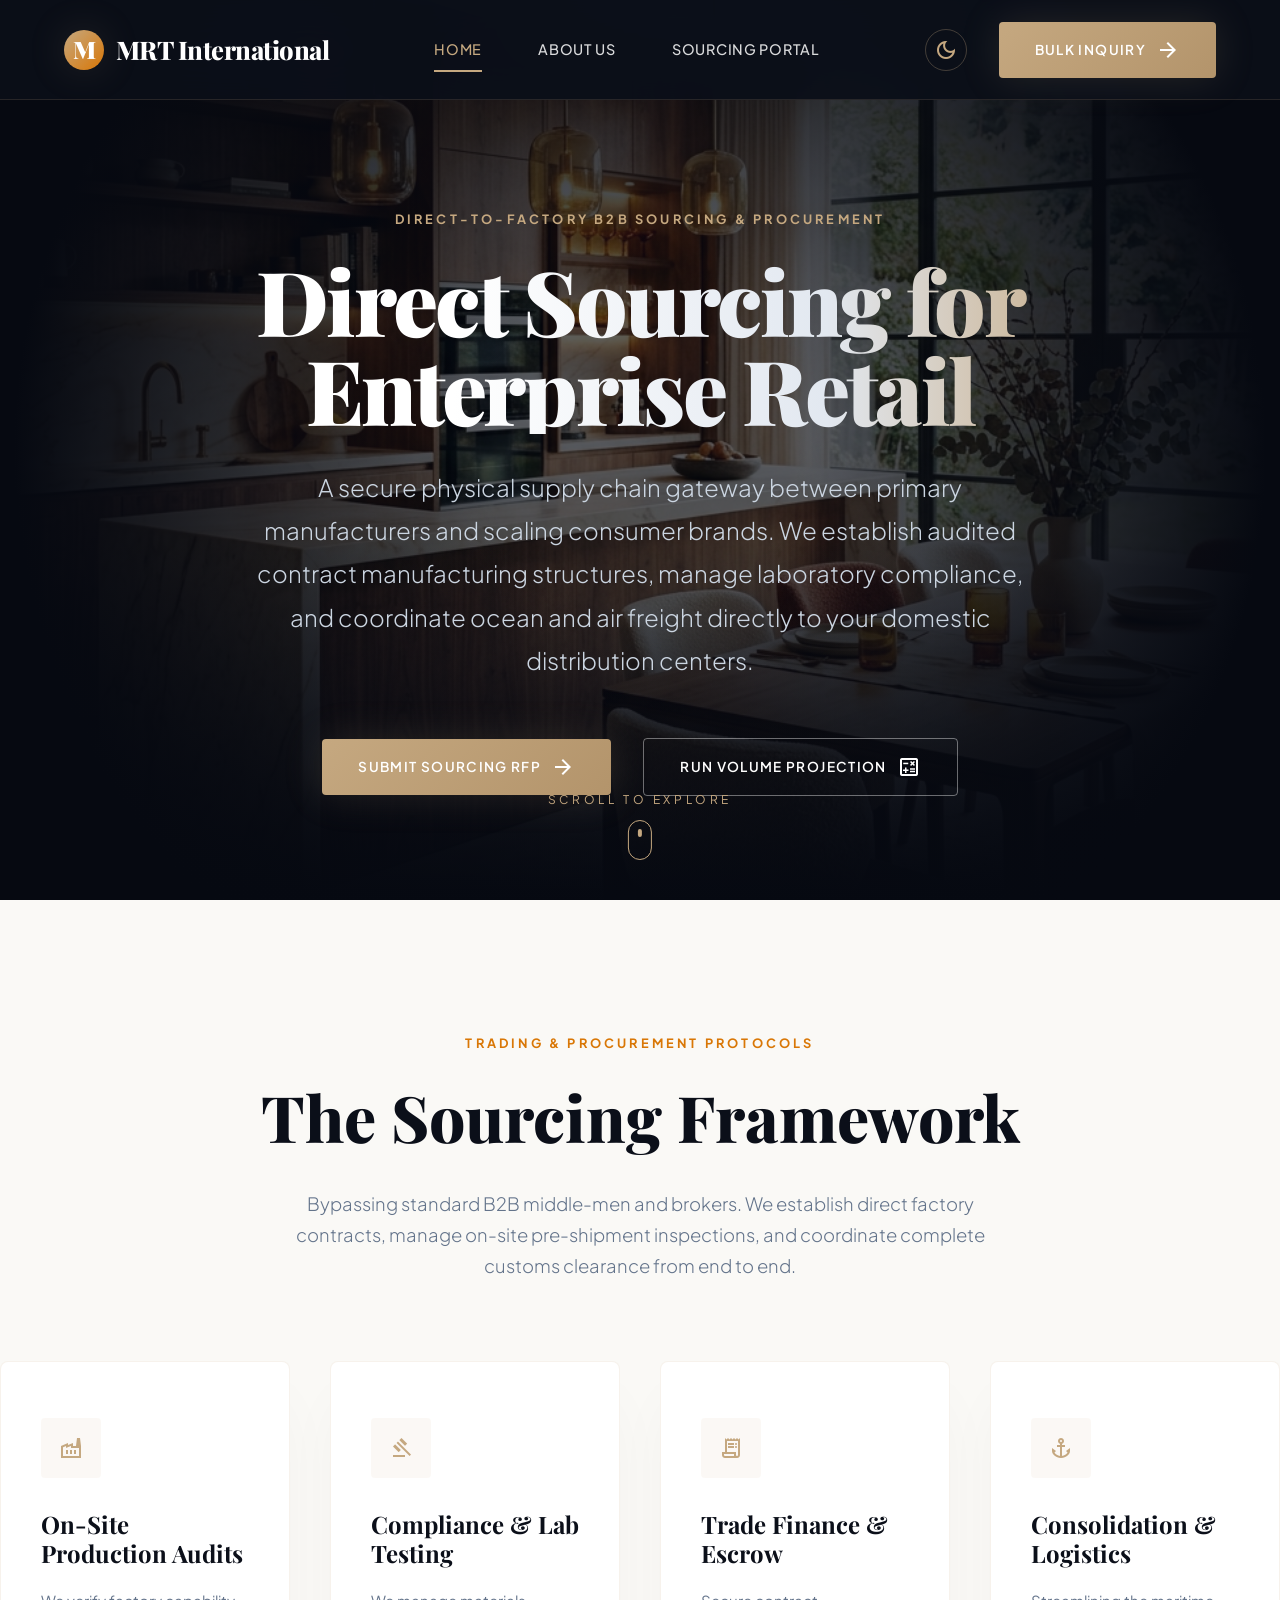
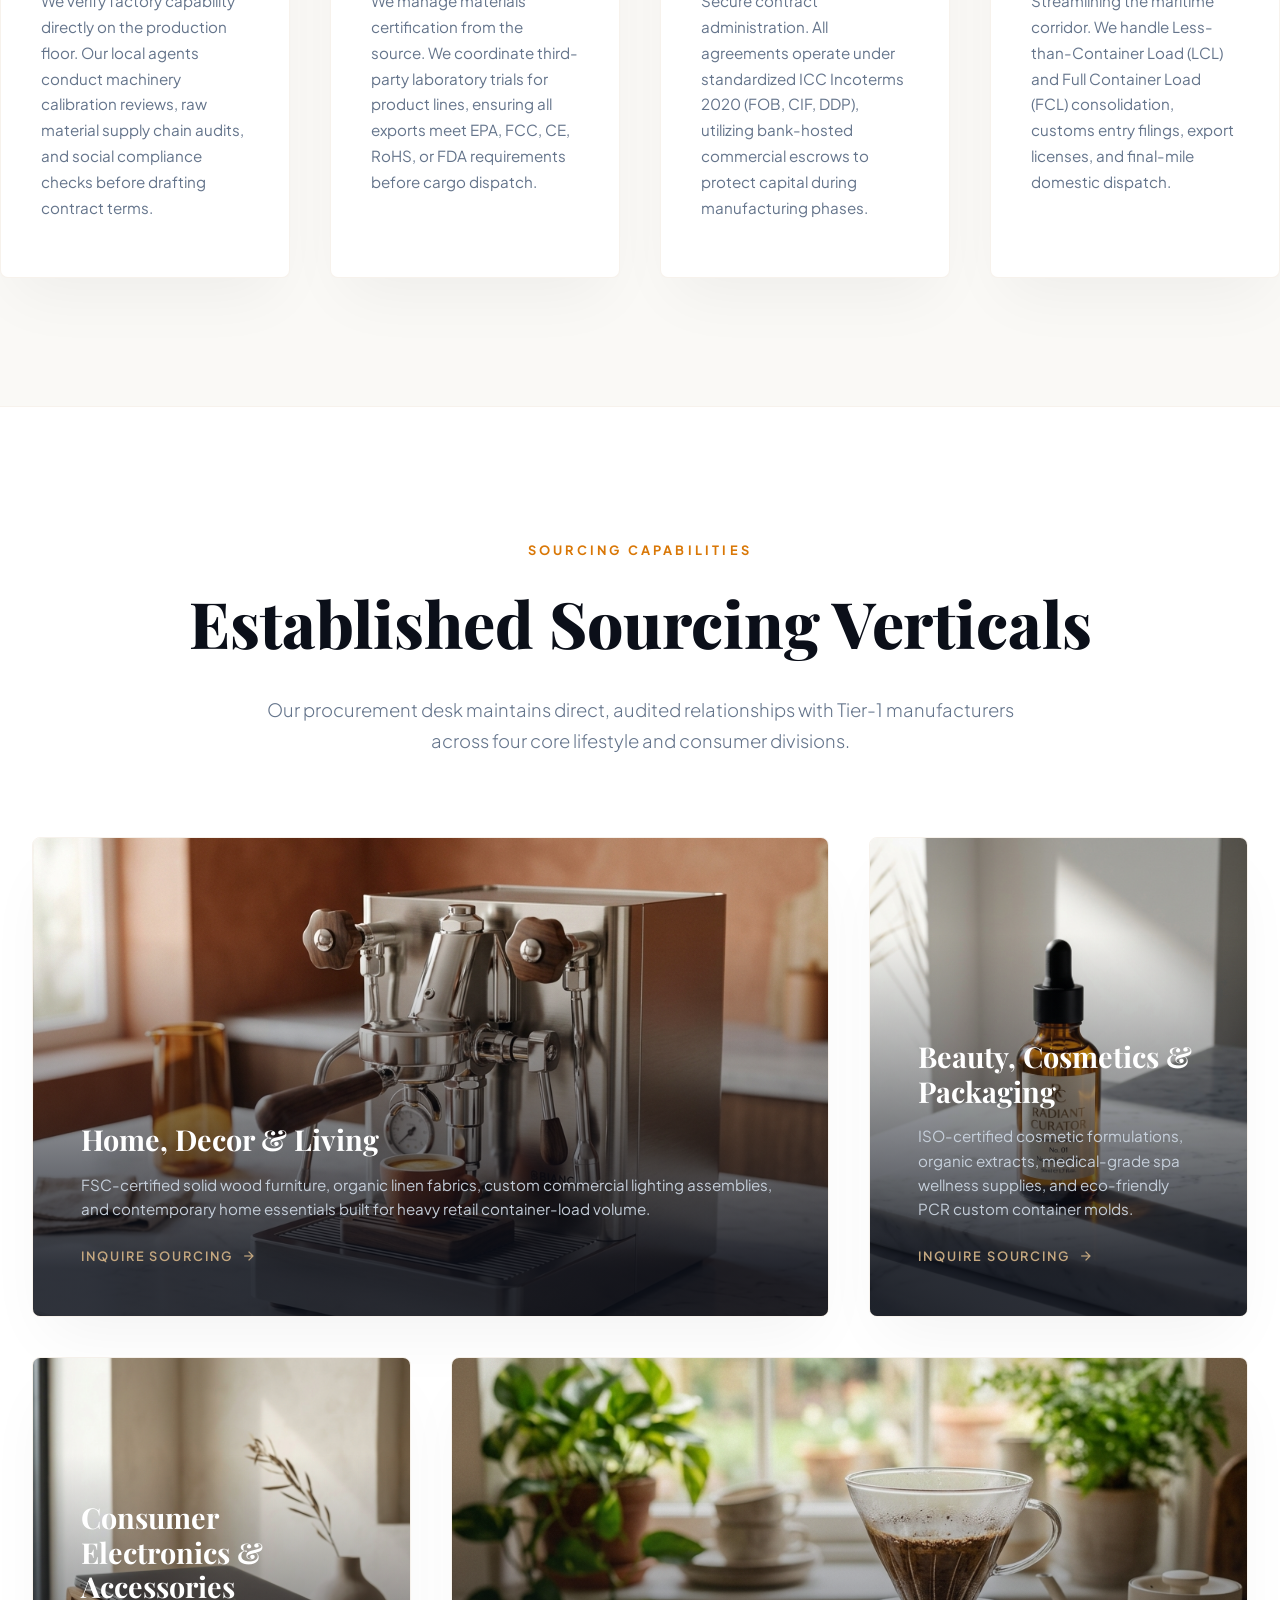
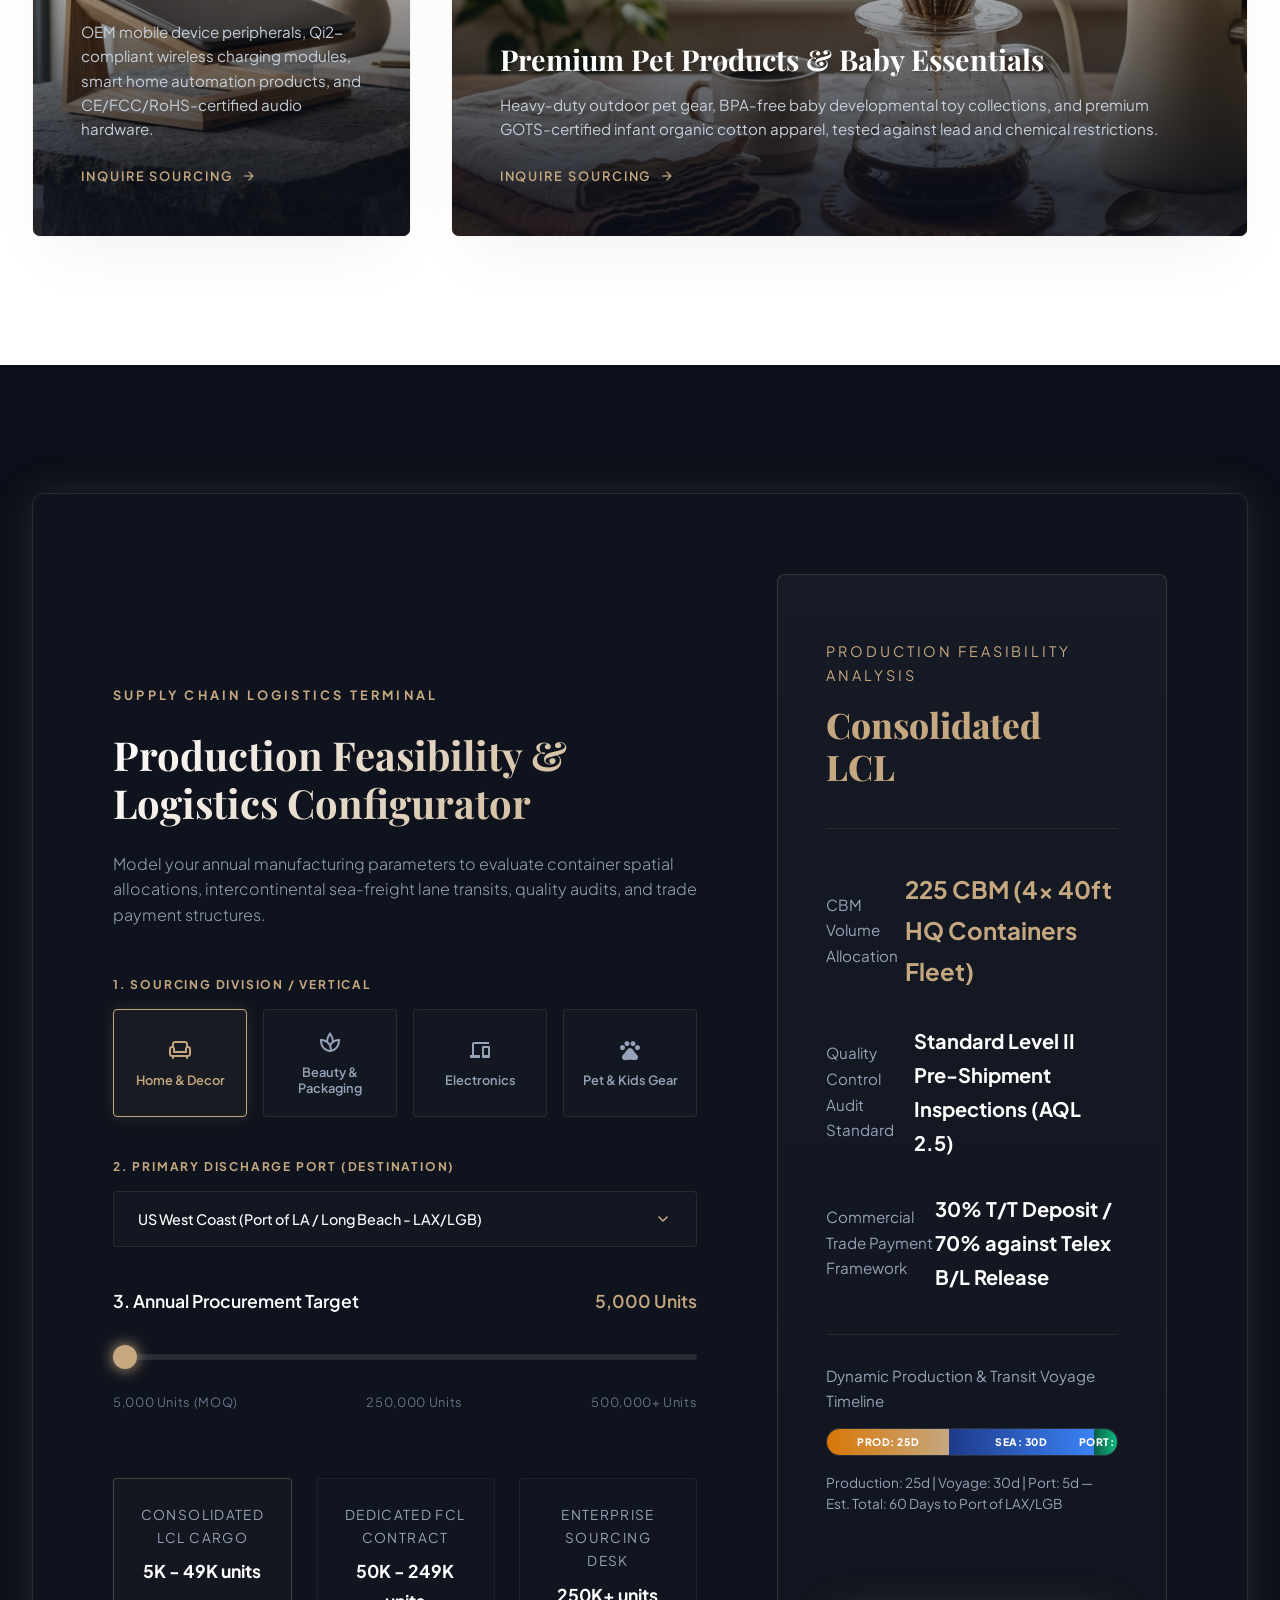
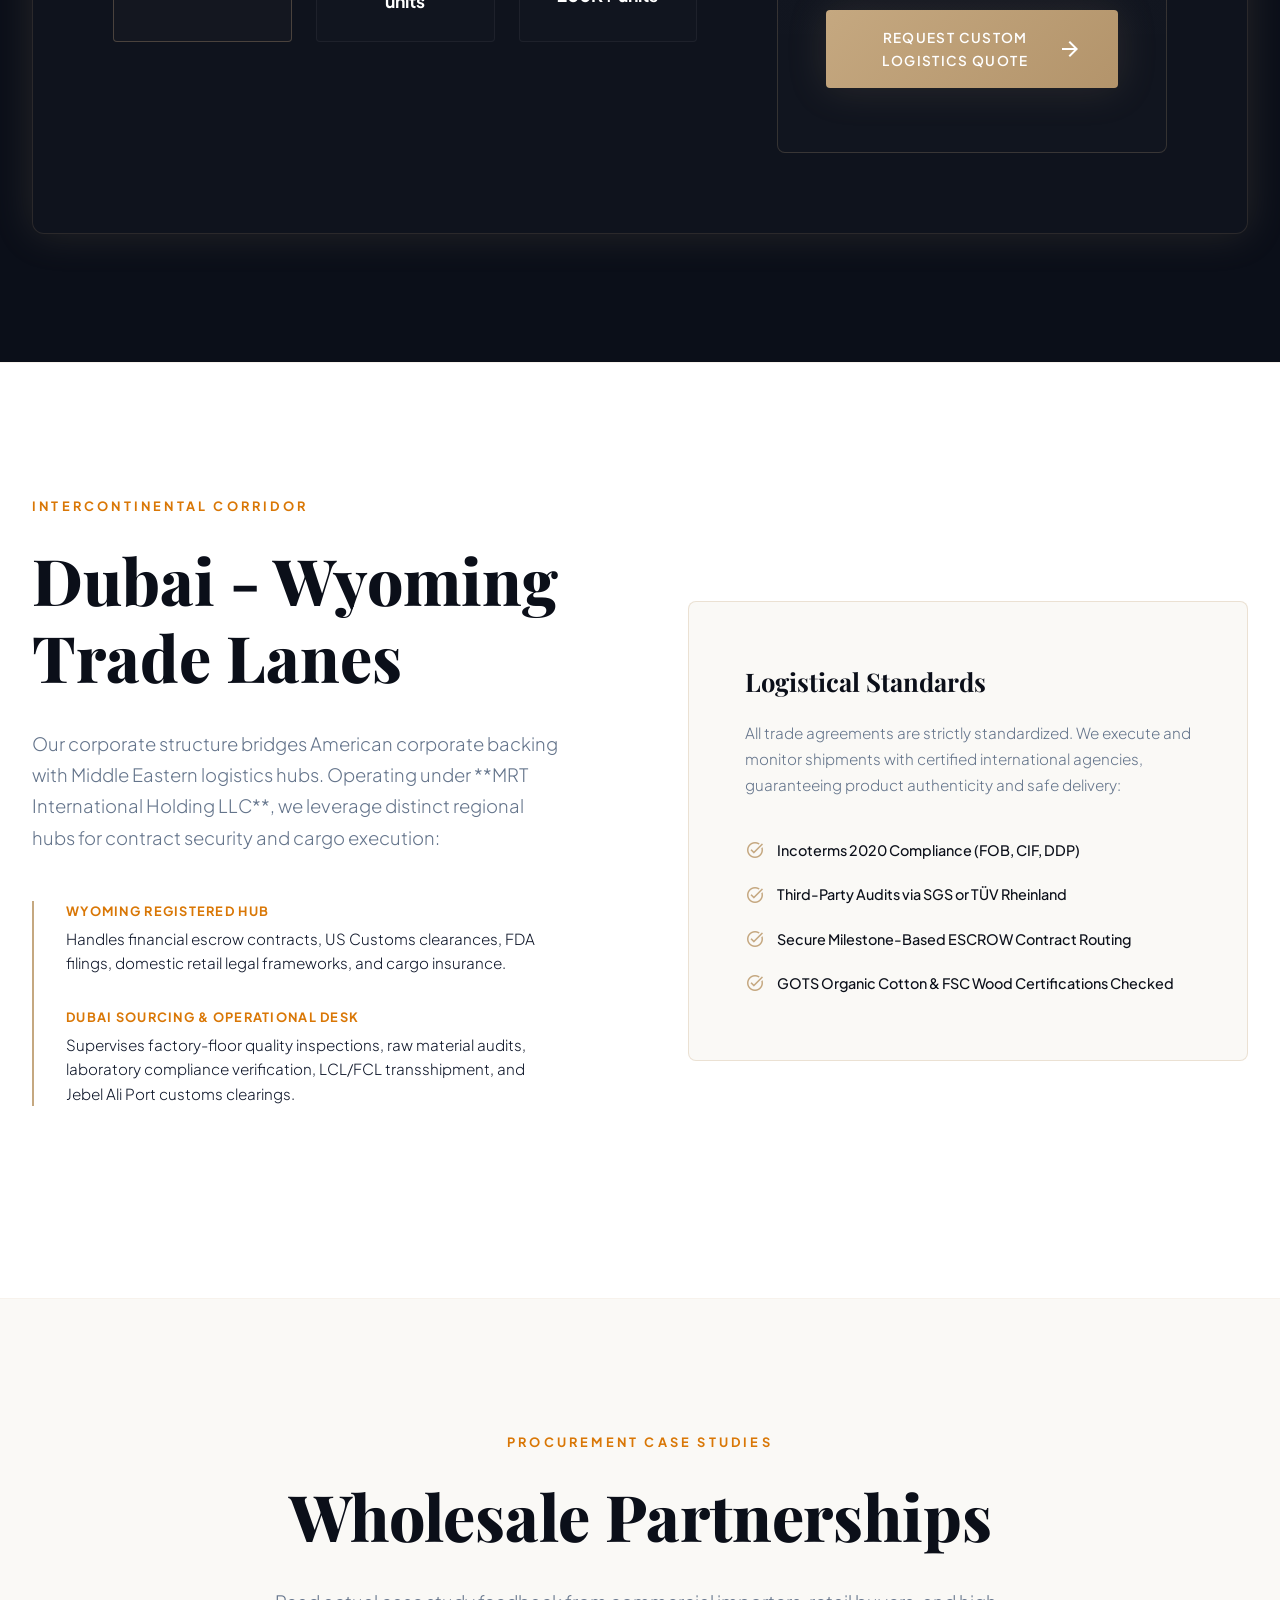
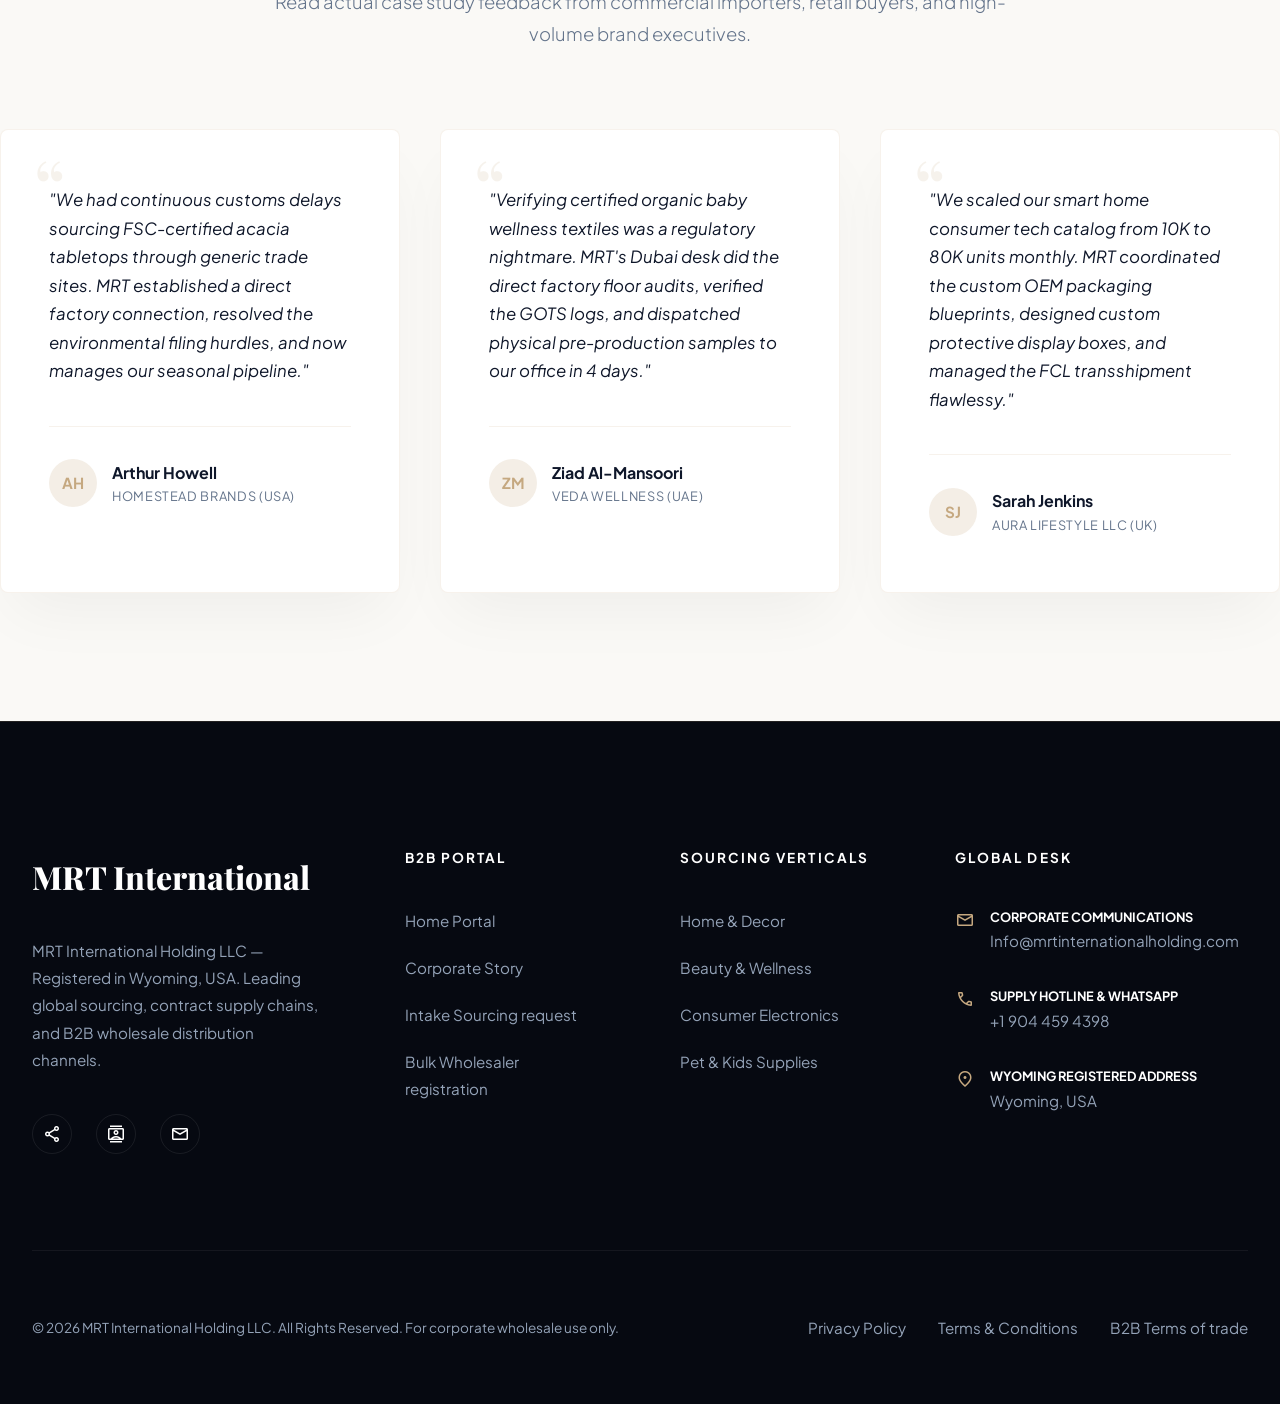
==== commit 509fd579: "Optimize B2B wholesale website for mobile and tablet views" ====
--- a/index.html
+++ b/index.html
@@ -2,7 +2,7 @@
 <html lang="en">
 <head>
   <meta charset="UTF-8">
-  <meta name="viewport" content="width=device-width, initial-scale=1.0, maximum-scale=1.0, user-scalable=no">
+  <meta name="viewport" content="width=device-width, initial-scale=1.0">
   <title>Global B2B Wholesale & Sourcing | MRT International Holding LLC</title>
   <meta name="description" content="Wyoming's trusted partner for global B2B sourcing, contract manufacturing, and bulk supply chains across the USA, UAE, and international markets.">
   <meta name="keywords" content="B2B sourcing, wholesale supplier, contract manufacturing, bulk e-commerce, global trade UAE, supply chain logistics, Wyoming trading company">
@@ -350,7 +350,7 @@
             Our corporate structure bridges American corporate backing with Middle Eastern logistics hubs. Operating under **MRT International Holding LLC**, we leverage distinct regional hubs for contract security and cargo execution:
           </p>
           
-          <div style="display: flex; flex-direction: column; gap: 2rem; border-left: 2px solid var(--accent-gold); padding-left: 2rem; margin-bottom: 4rem;">
+          <div class="trade-hubs-container">
             <div>
               <p style="font-size: 0.8rem; font-weight: 700; text-transform: uppercase; color: var(--accent-amber); letter-spacing: 0.1em; margin-bottom: 0.25rem;">Wyoming Registered Hub</p>
               <p style="color: var(--text-dark); font-size: 0.95rem; line-height: 1.6; font-weight: 300;">
@@ -367,7 +367,7 @@
         </div>
         
         <!-- Human Sourcing Details Panel instead of generic map -->
-        <div style="background-color: var(--bg-cream); border: 1px solid var(--border-medium); border-radius: 8px; padding: 4rem 3.5rem;">
+        <div class="standards-panel">
           <h3 class="pillar-title" style="font-size: 1.6rem; margin-bottom: 1.5rem;">Logistical Standards</h3>
           <p style="color: var(--text-muted); font-size: 0.95rem; line-height: 1.7; margin-bottom: 2.5rem; font-weight: 300;">
             All trade agreements are strictly standardized. We execute and monitor shipments with certified international agencies, guaranteeing product authenticity and safe delivery:
--- a/css/style.css
+++ b/css/style.css
@@ -1507,19 +1507,65 @@
 }
 
 /* -------------------------------------------------------------
+   Responsive Utility Classes (Refactored from Inline Styles)
+   ------------------------------------------------------------- */
+.standards-panel {
+  background-color: var(--bg-cream);
+  border: 1px solid var(--border-medium);
+  border-radius: 8px;
+  padding: 4rem 3.5rem;
+}
+
+.trade-hubs-container {
+  display: flex;
+  flex-direction: column;
+  gap: 2rem;
+  border-left: 2px solid var(--accent-gold);
+  padding-left: 2rem;
+  margin-bottom: 4rem;
+}
+
+.trust-card {
+  background-color: var(--bg-white);
+  border: 1px solid var(--border-light);
+  padding: 3rem;
+  border-radius: 8px;
+  transition: var(--transition-smooth);
+}
+.trust-card:hover {
+  transform: translateY(-5px);
+  border-color: var(--accent-gold);
+}
+
+.form-status-overlay h3 {
+  font-size: 2.2rem;
+  margin-bottom: 1rem;
+  color: var(--primary-obsidian);
+}
+
+.form-status-overlay p {
+  color: var(--text-muted);
+  font-size: 1.05rem;
+  line-height: 1.8;
+  margin-bottom: 3.5rem;
+  max-width: 480px;
+}
+
+/* -------------------------------------------------------------
    14. Mobile Slide-out Menu
    ------------------------------------------------------------- */
 .nav-toggle-burger {
   display: none;
   background: none;
   border: none;
-  color: var(--primary-obsidian);
+  color: #ffffff; /* Always light since header background is dark */
   cursor: pointer;
   font-size: 2rem;
+  transition: var(--transition-fast);
 }
 
 .mrt-nav.scrolled .nav-toggle-burger {
-  color: #fff;
+  color: #ffffff;
 }
 
 .mobile-navigation-overlay {
@@ -1529,9 +1575,10 @@
   z-index: 2000;
   display: flex;
   flex-direction: column;
-  justify-content: center;
-  align-items: center;
-  padding: 4rem;
+  justify-content: flex-start; /* Support scrolling on short viewports */
+  align-items: center;
+  padding: 6rem 2rem 3rem 2rem;
+  overflow-y: auto;
   opacity: 0;
   pointer-events: none;
   transition: var(--transition-smooth);
@@ -1558,6 +1605,7 @@
   flex-direction: column;
   align-items: center;
   gap: 2.5rem;
+  margin: auto 0;
 }
 
 .mobile-nav-item {
@@ -1575,104 +1623,549 @@
 /* -------------------------------------------------------------
    15. Responsive Styling Adjustments (Media Queries)
    ------------------------------------------------------------- */
+
+/* ---- Tablet Landscape / Small Desktop ---- */
 @media (max-width: 1200px) {
   .mrt-nav {
-    padding: 0 3rem;
+    padding: 0 2rem;
   }
   .nav-links {
-    gap: 2.5rem;
+    gap: 2rem;
   }
   .calculator-wrapper {
     grid-template-columns: 1fr;
-    gap: 4rem;
-    padding: 4rem;
+    gap: 3rem;
+    padding: 3rem;
+  }
+  .category-select-grid {
+    grid-template-columns: repeat(2, 1fr);
   }
   .map-layout-grid {
     grid-template-columns: 1fr;
-    gap: 4rem;
+    gap: 3rem;
   }
   .map-details {
     padding-right: 0;
   }
   .sourcing-portal-layout {
     grid-template-columns: 1fr;
-    gap: 5rem;
+    gap: 4rem;
   }
   .sourcing-faq-block {
     padding-right: 0;
   }
-}
-
+  .footer-main-columns {
+    gap: 3rem;
+  }
+}
+
+/* ---- Tablet Portrait ---- */
 @media (max-width: 992px) {
+  .mrt-nav {
+    height: 70px;
+    padding: 0 1.5rem;
+  }
+  .mrt-nav.scrolled {
+    height: 60px;
+  }
+  .logo-text {
+    font-size: 1.3rem;
+  }
   .nav-links, .nav-right-actions .btn-gold {
     display: none;
   }
   .nav-toggle-burger {
     display: block;
+    color: #fff;
+  }
+  .b2b-hero {
+    padding-top: 70px;
   }
   .category-editorial-layout {
-    gap: 2rem;
+    gap: 1.5rem;
   }
   .cat-editorial-card,
   .cat-editorial-card.double-wide {
     grid-column: span 6;
+    height: 360px;
+  }
+  .cat-content-block {
+    padding: 2rem;
+  }
+  .cat-title-label {
+    font-size: 1.4rem;
   }
   .about-narrative-split {
     grid-template-columns: 1fr;
-    gap: 4rem;
+    gap: 3rem;
+  }
+  .about-hero-block {
+    padding: 9rem 0 5rem 0;
+  }
+  .testimonials-row-grid {
+    grid-template-columns: repeat(2, 1fr);
+    gap: 2rem;
+  }
+  .testimonials-row-grid .testimonial-editorial-card:nth-child(3) {
+    grid-column: span 2;
   }
   .footer-main-columns {
     grid-template-columns: repeat(2, 1fr);
-    gap: 4rem;
-  }
-}
-
+    gap: 3rem;
+  }
+  .section-padding {
+    padding: 5rem 0;
+  }
+  .section-desc {
+    margin-bottom: 3rem;
+  }
+  .calc-result-panel {
+    padding: 3rem 2rem;
+  }
+  .res-volume-display {
+    font-size: 2rem;
+  }
+  .m-val.highlight-gold {
+    font-size: 1.1rem;
+  }
+  .m-val {
+    font-size: 1rem;
+    text-align: right;
+    max-width: 55%;
+  }
+  .m-label {
+    font-size: 0.85rem;
+  }
+}
+
+/* ---- Mobile ---- */
 @media (max-width: 768px) {
   .container {
-    padding: 0 1.5rem;
+    padding: 0 1.25rem;
   }
   .section-padding {
-    padding: 5rem 0;
+    padding: 4rem 0;
+  }
+  .mrt-nav {
+    height: 64px;
+    padding: 0 1.25rem;
+  }
+  .mrt-nav.scrolled {
+    height: 56px;
+  }
+  .nav-right-actions {
+    gap: 1rem;
+  }
+  .standards-panel {
+    padding: 2.5rem 1.25rem;
+  }
+  .trade-hubs-container {
+    padding-left: 1.25rem;
+    margin-bottom: 2.5rem;
+    gap: 1.5rem;
+  }
+  .trust-card {
+    padding: 2rem 1.25rem;
+  }
+  .timeline-segment::before {
+    display: none;
+  }
+  .logo-icon {
+    width: 34px;
+    height: 34px;
+    font-size: 1.2rem;
+  }
+  .logo-text {
+    font-size: 1.15rem;
+  }
+  .b2b-hero {
+    padding-top: 64px;
+    min-height: 85vh;
+  }
+  .hero-content-wrapper {
+    padding: 1.5rem;
+  }
+  .hero-title-large {
+    font-size: clamp(2rem, 8vw, 3.5rem);
+    margin-bottom: 1.25rem;
+  }
+  .hero-subtitle-sub {
+    font-size: 1rem;
+    margin-bottom: 2rem;
+    line-height: 1.7;
   }
   .hero-button-group {
     flex-direction: column;
-    gap: 1.25rem;
+    gap: 1rem;
   }
   .hero-button-group a,
   .hero-button-group button {
     width: 100%;
     justify-content: center;
-  }
+    padding: 0.9rem 1.5rem;
+    font-size: 0.8rem;
+  }
+  .hero-scroll-indicator {
+    display: none;
+  }
+  .section-title {
+    font-size: clamp(1.75rem, 6vw, 2.5rem);
+    margin-bottom: 1.25rem;
+  }
+  .section-desc {
+    font-size: 1rem;
+    margin-bottom: 2.5rem;
+  }
+  .tagline {
+    font-size: 0.7rem;
+    margin-bottom: 1rem;
+  }
+
+  /* Pillars */
+  .pillars-grid {
+    grid-template-columns: 1fr;
+    gap: 1.5rem;
+  }
+  .pillar-card {
+    padding: 2.5rem 2rem;
+  }
+  .pillar-card:hover {
+    transform: none;
+  }
+
+  /* Category Cards */
   .cat-editorial-card,
   .cat-editorial-card.double-wide {
     grid-column: span 12;
-    height: 380px;
+    height: 300px;
+  }
+  .cat-content-block {
+    padding: 1.5rem;
+  }
+  .cat-title-label {
+    font-size: 1.2rem;
+    margin-bottom: 0.5rem;
+  }
+  .cat-desc-para {
+    font-size: 0.85rem;
+    display: -webkit-box;
+    -webkit-line-clamp: 2;
+    -webkit-box-orient: vertical;
+    overflow: hidden;
+  }
+
+  /* Calculator */
+  .calculator-wrapper {
+    padding: 2rem 1.25rem;
+    gap: 2rem;
+    border-radius: 8px;
+  }
+  .calc-title {
+    font-size: 1.6rem;
+    margin-bottom: 1rem;
+  }
+  .calc-subtitle {
+    font-size: 0.9rem;
+    margin-bottom: 2rem;
+  }
+  .category-select-grid {
+    grid-template-columns: repeat(2, 1fr);
+    gap: 0.75rem;
+  }
+  .calc-cat-card {
+    padding: 1rem 0.5rem;
+    font-size: 0.7rem;
+  }
+  .slider-labels {
+    flex-direction: column;
+    gap: 0.5rem;
+    font-size: 0.95rem;
+  }
+  .slider-container {
+    margin-bottom: 2.5rem;
+  }
+  .slider-ticks {
+    font-size: 0.65rem;
+  }
+  .slider-ticks span:nth-child(2) {
+    display: none;
   }
   .tier-highlights {
     grid-template-columns: 1fr;
+    gap: 0.75rem;
+  }
+  .tier-highlight-card {
+    padding: 1rem;
+  }
+  .tier-h-name {
+    font-size: 0.75rem;
+  }
+  .tier-h-val {
+    font-size: 0.95rem;
+  }
+  .calc-result-panel {
+    padding: 2rem 1.5rem;
+  }
+  .result-header {
+    padding-bottom: 1.5rem;
+    margin-bottom: 1.5rem;
+  }
+  .res-tier-name {
+    font-size: 0.75rem;
+  }
+  .res-volume-display {
+    font-size: 1.6rem;
+  }
+  .result-metrics {
+    gap: 1.25rem;
+    margin-bottom: 2rem;
+  }
+  .metric-line {
+    flex-direction: column;
+    align-items: flex-start;
+    gap: 0.35rem;
+  }
+  .m-label {
+    font-size: 0.8rem;
+  }
+  .m-val {
+    font-size: 0.95rem;
+    text-align: left;
+    max-width: 100%;
+    word-break: break-word;
+  }
+  .m-val.highlight-gold {
+    font-size: 1rem;
+  }
+  .timeline-visual-bar {
+    height: 22px;
+  }
+  .timeline-segment {
+    font-size: 0.55rem;
+  }
+  .timeline-caption-text {
+    font-size: 0.8rem;
+  }
+
+  /* Supply Map */
+  .map-layout-grid {
+    gap: 2rem;
+  }
+  .stats-grid-row {
+    grid-template-columns: repeat(3, 1fr);
+    gap: 1.5rem;
+  }
+  .stat-number {
+    font-size: clamp(1.8rem, 6vw, 2.5rem);
+  }
+
+  /* Testimonials */
+  .testimonials-row-grid {
+    grid-template-columns: 1fr;
+    gap: 1.5rem;
+  }
+  .testimonials-row-grid .testimonial-editorial-card:nth-child(3) {
+    grid-column: span 1;
+  }
+  .testimonial-editorial-card {
+    padding: 2.5rem 2rem;
+  }
+  .testimonial-quote-text {
+    font-size: 0.95rem;
+  }
+
+  /* About Page */
+  .about-hero-block {
+    padding: 8rem 0 4rem 0;
+  }
+  .values-grid-cards {
+    grid-template-columns: 1fr;
+    gap: 1.5rem;
+    margin-top: 3rem;
+  }
+  .value-card-details {
+    padding: 2.5rem 2rem;
+  }
+  .value-card-num {
+    font-size: 2rem;
+  }
+
+  /* Contact Page */
+  .sourcing-form-panel {
+    padding: 2.5rem 1.5rem;
+  }
+  .form-status-overlay {
+    padding: 2.5rem 1.25rem;
+  }
+  .form-status-overlay h3 {
+    font-size: 1.6rem;
+  }
+  .form-status-overlay p {
+    font-size: 0.95rem;
+    margin-bottom: 2rem;
+  }
+  .form-header-block {
+    margin-bottom: 2.5rem;
+  }
+  .form-header-block h3 {
+    font-size: 1.6rem;
+  }
+  .form-grid-fields {
+    grid-template-columns: 1fr;
+    gap: 1.5rem;
+  }
+  .form-group-full {
+    grid-column: span 1;
+  }
+  .form-submit-block {
+    margin-top: 2.5rem;
+  }
+  .faq-header {
+    padding: 1.25rem 1.5rem;
+  }
+  .faq-header h4 {
+    font-size: 0.95rem;
+  }
+  .faq-body-inner {
+    padding: 0 1.5rem 1.5rem 1.5rem;
+    font-size: 0.9rem;
+  }
+
+  /* Footer */
+  .mrt-editorial-footer {
+    padding: 4rem 0 2.5rem 0;
+  }
+  .footer-main-columns {
+    grid-template-columns: 1fr;
+    gap: 2.5rem;
+    margin-bottom: 3rem;
+  }
+  .footer-brand-logo-text {
+    font-size: 1.6rem;
+  }
+  .footer-brand-bio {
+    font-size: 0.9rem;
+  }
+  .footer-col-header {
+    margin-bottom: 1.5rem;
+  }
+  .footer-bottom-row {
+    flex-direction: column;
+    text-align: center;
+    gap: 1.25rem;
+    padding-top: 2.5rem;
+    font-size: 0.8rem;
+  }
+  .footer-bottom-row div {
+    flex-wrap: wrap;
+    justify-content: center;
+    gap: 1rem;
+  }
+  .footer-contact-item p {
+    word-break: break-word;
+  }
+
+  /* Mobile Nav */
+  .mobile-close-btn {
+    top: 1.5rem;
+    right: 1.5rem;
+  }
+  .mobile-nav-item {
+    font-size: 1.8rem;
+  }
+  .mobile-links-container {
+    gap: 2rem;
+  }
+}
+
+/* ---- Small Phone ---- */
+@media (max-width: 480px) {
+  .container {
+    padding: 0 1rem;
+  }
+  .section-padding {
+    padding: 3rem 0;
+  }
+  .mrt-nav {
+    height: 56px;
+    padding: 0 1rem;
+  }
+  .mrt-nav.scrolled {
+    height: 50px;
+  }
+  .logo-icon {
+    width: 30px;
+    height: 30px;
+    font-size: 1rem;
+  }
+  .logo-text {
+    font-size: 1rem;
+  }
+  .b2b-hero {
+    padding-top: 56px;
+    min-height: 80vh;
+  }
+  .hero-content-wrapper {
+    padding: 1rem;
+  }
+  .hero-title-large {
+    font-size: clamp(1.75rem, 9vw, 2.5rem);
+    line-height: 1.1;
+  }
+  .hero-subtitle-sub {
+    font-size: 0.9rem;
+    line-height: 1.6;
+  }
+  .btn-gold, .btn-outline {
+    padding: 0.8rem 1.5rem;
+    font-size: 0.75rem;
+  }
+  .category-select-grid {
+    grid-template-columns: 1fr 1fr;
+    gap: 0.5rem;
+  }
+  .cat-editorial-card,
+  .cat-editorial-card.double-wide {
+    height: 250px;
+  }
+  .cat-title-label {
+    font-size: 1.05rem;
+  }
+  .calc-title {
+    font-size: 1.35rem;
+  }
+  .calculator-wrapper {
+    padding: 1.5rem 1rem;
+  }
+  .calc-result-panel {
+    padding: 1.5rem 1rem;
+  }
+  .res-volume-display {
+    font-size: 1.3rem;
+  }
+  .timeline-segment::before {
+    font-size: 0.5rem;
   }
   .stats-grid-row {
     grid-template-columns: 1fr;
-    gap: 3rem;
-  }
-  .testimonials-row-grid {
-    grid-template-columns: 1fr;
+    gap: 1.5rem;
+  }
+  .about-hero-block {
+    padding: 6.5rem 0 3rem 0;
   }
   .sourcing-form-panel {
-    padding: 3rem 2rem;
-  }
-  .form-grid-fields {
-    grid-template-columns: 1fr;
-    gap: 2rem;
-  }
-  .form-group-full {
-    grid-column: span 1;
-  }
-  .values-grid-cards {
-    grid-template-columns: 1fr;
-  }
-  .footer-main-columns {
-    grid-template-columns: 1fr;
-    gap: 4rem;
-  }
-}
+    padding: 2rem 1rem;
+  }
+  .form-header-block h3 {
+    font-size: 1.35rem;
+  }
+  .testimonial-editorial-card {
+    padding: 2rem 1.5rem;
+  }
+  .mobile-nav-item {
+    font-size: 1.5rem;
+  }
+  .mobile-links-container {
+    gap: 1.5rem;
+  }
+}
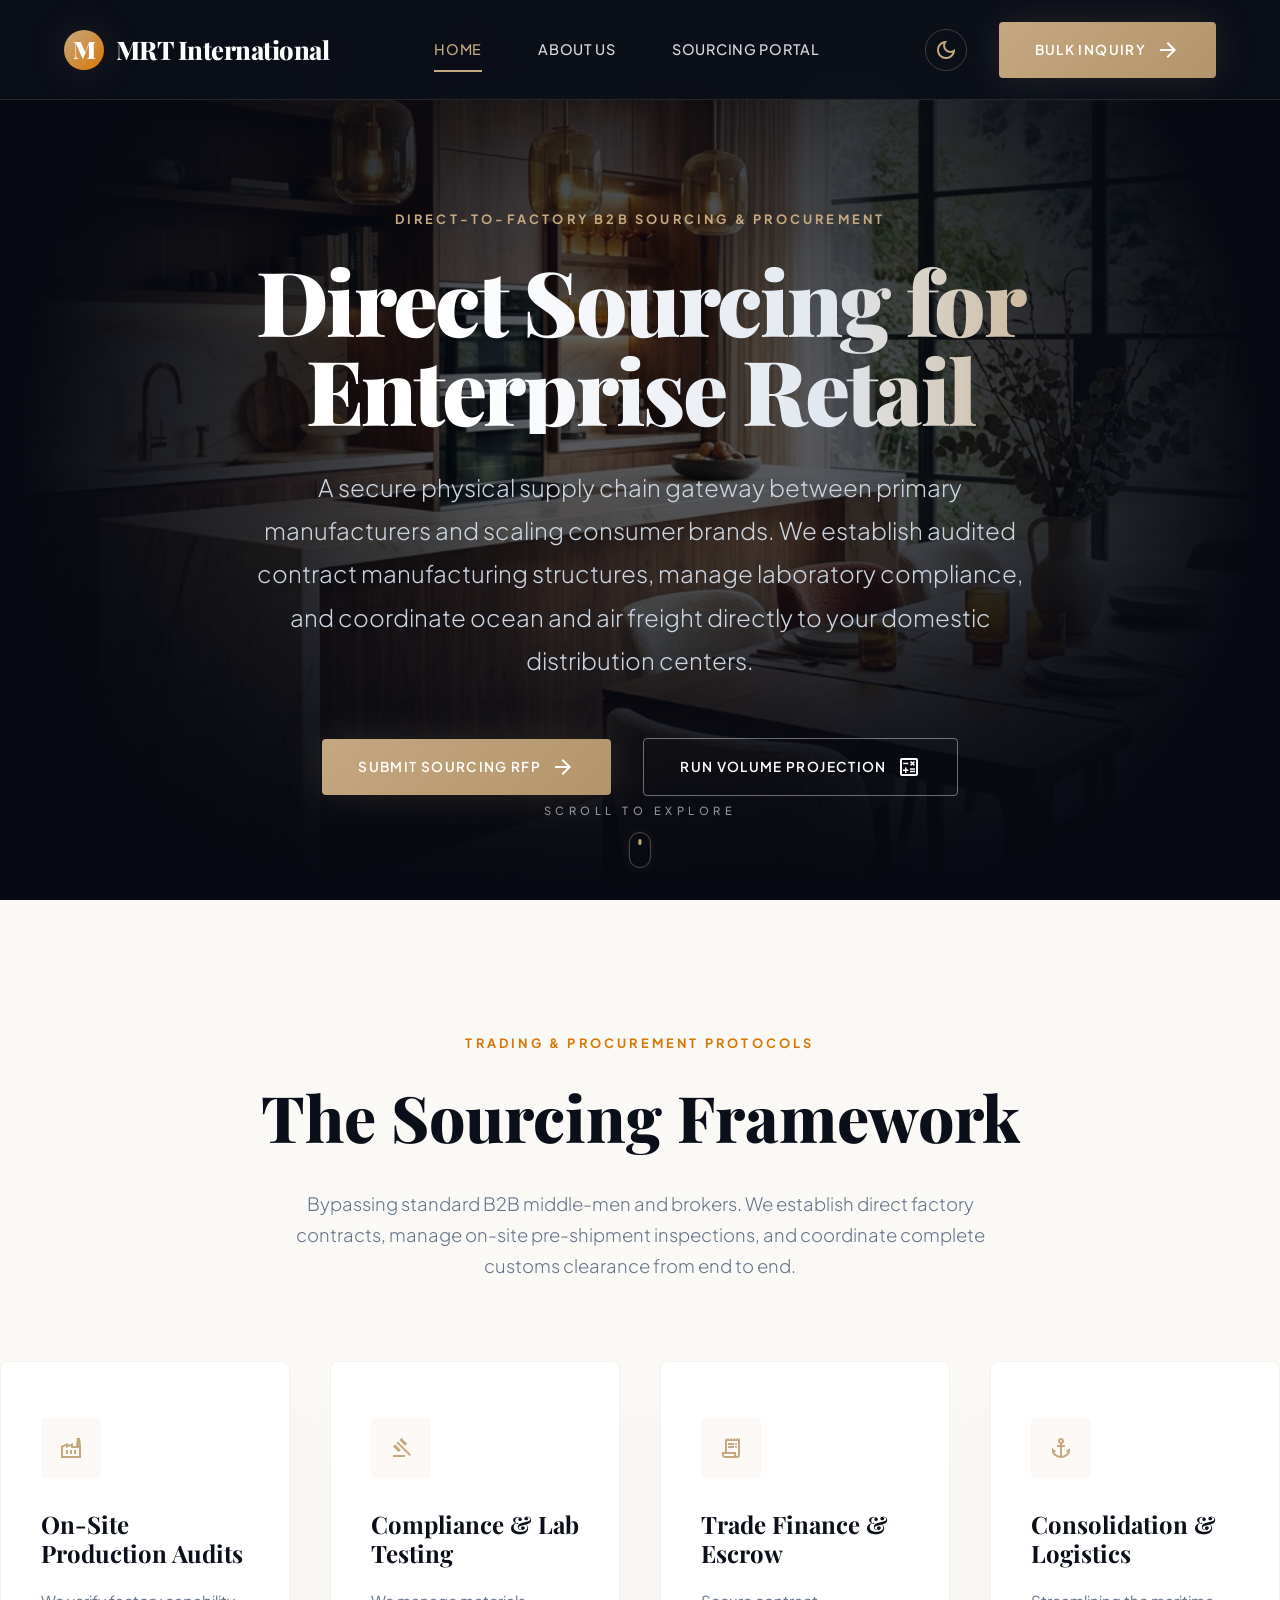
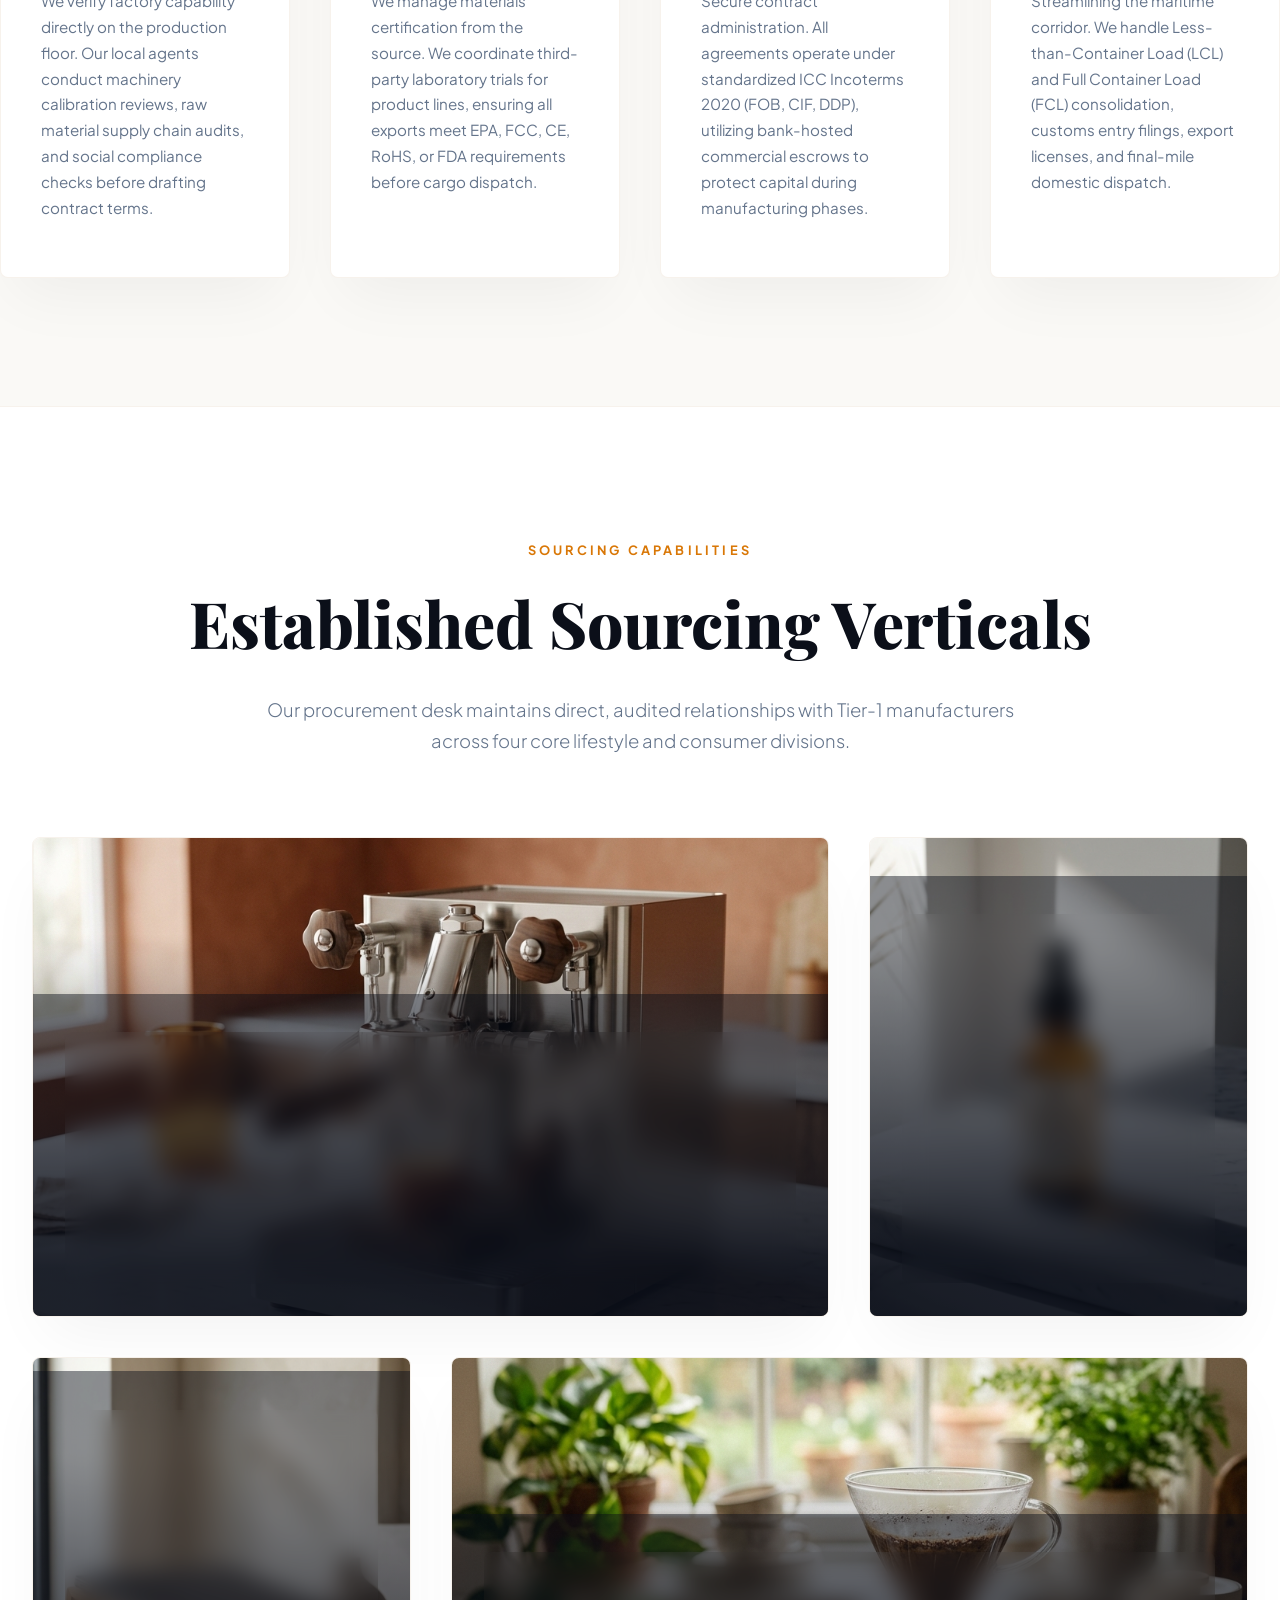
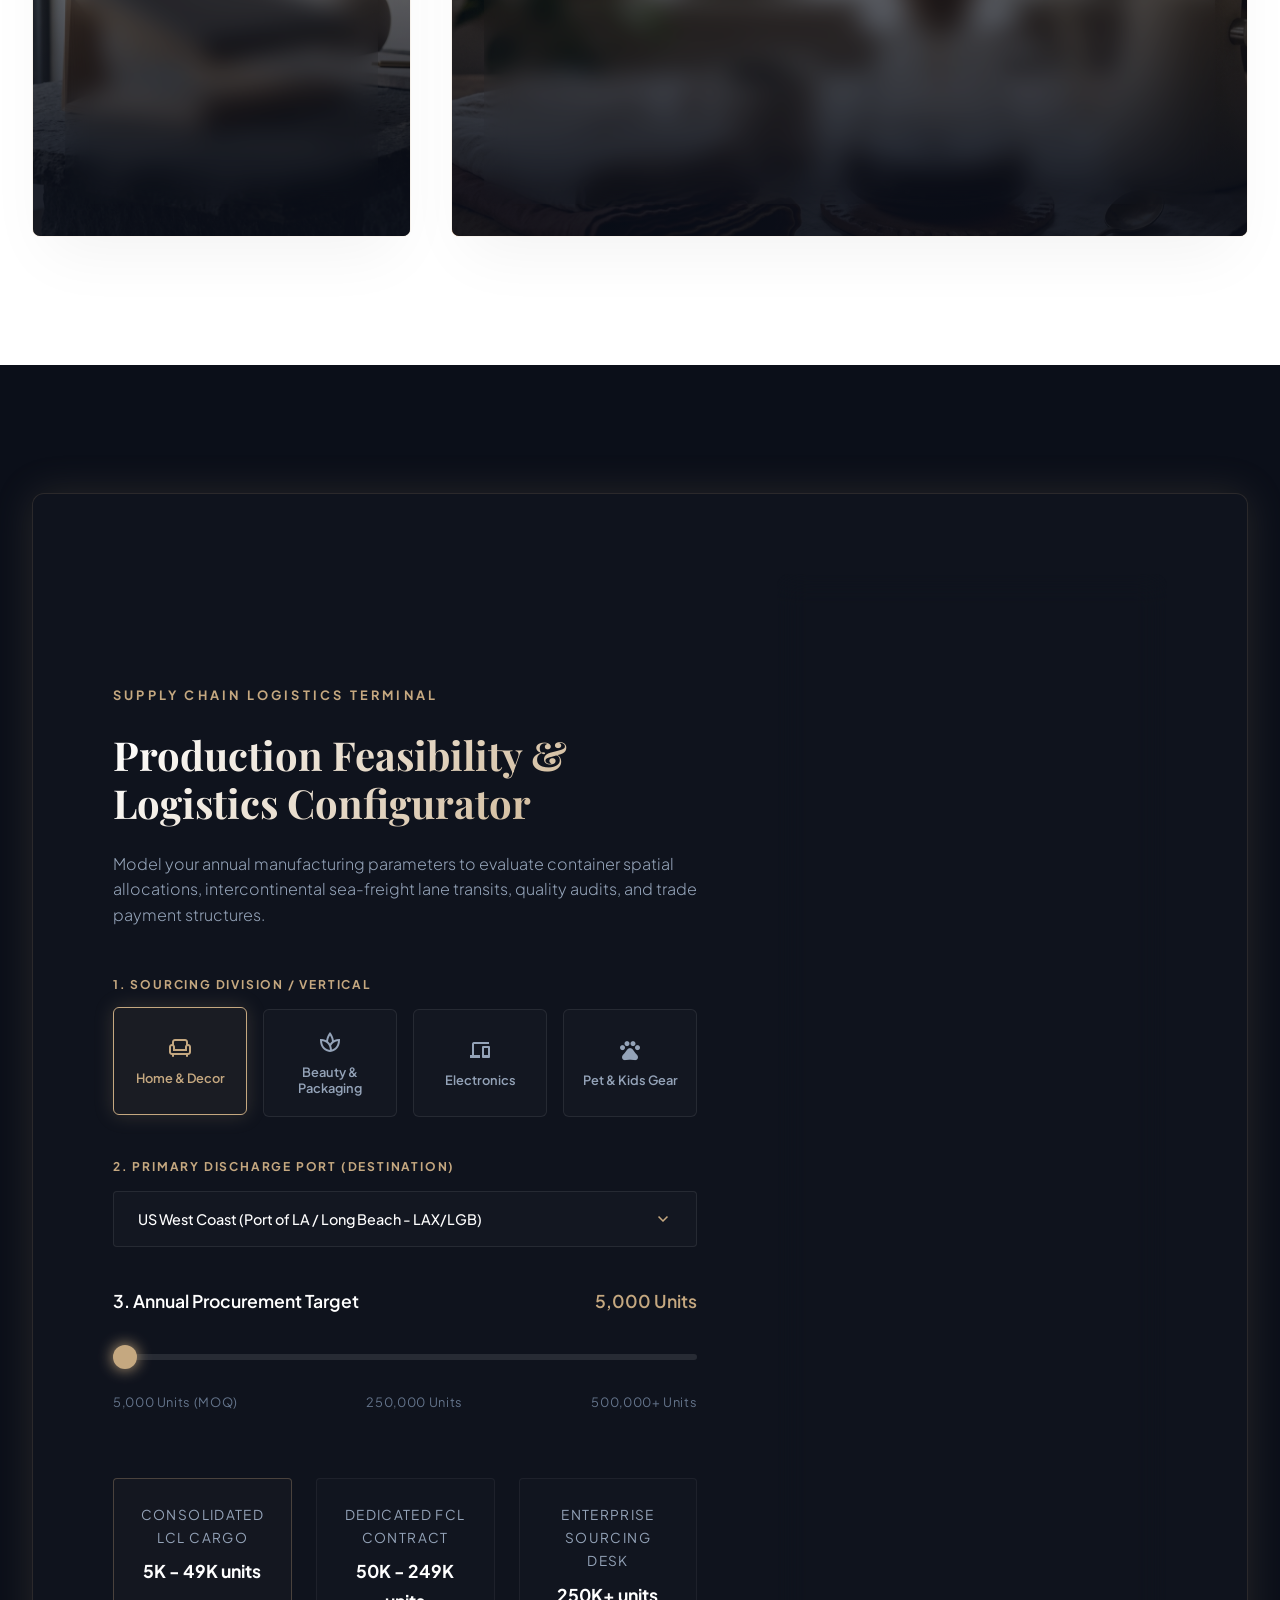
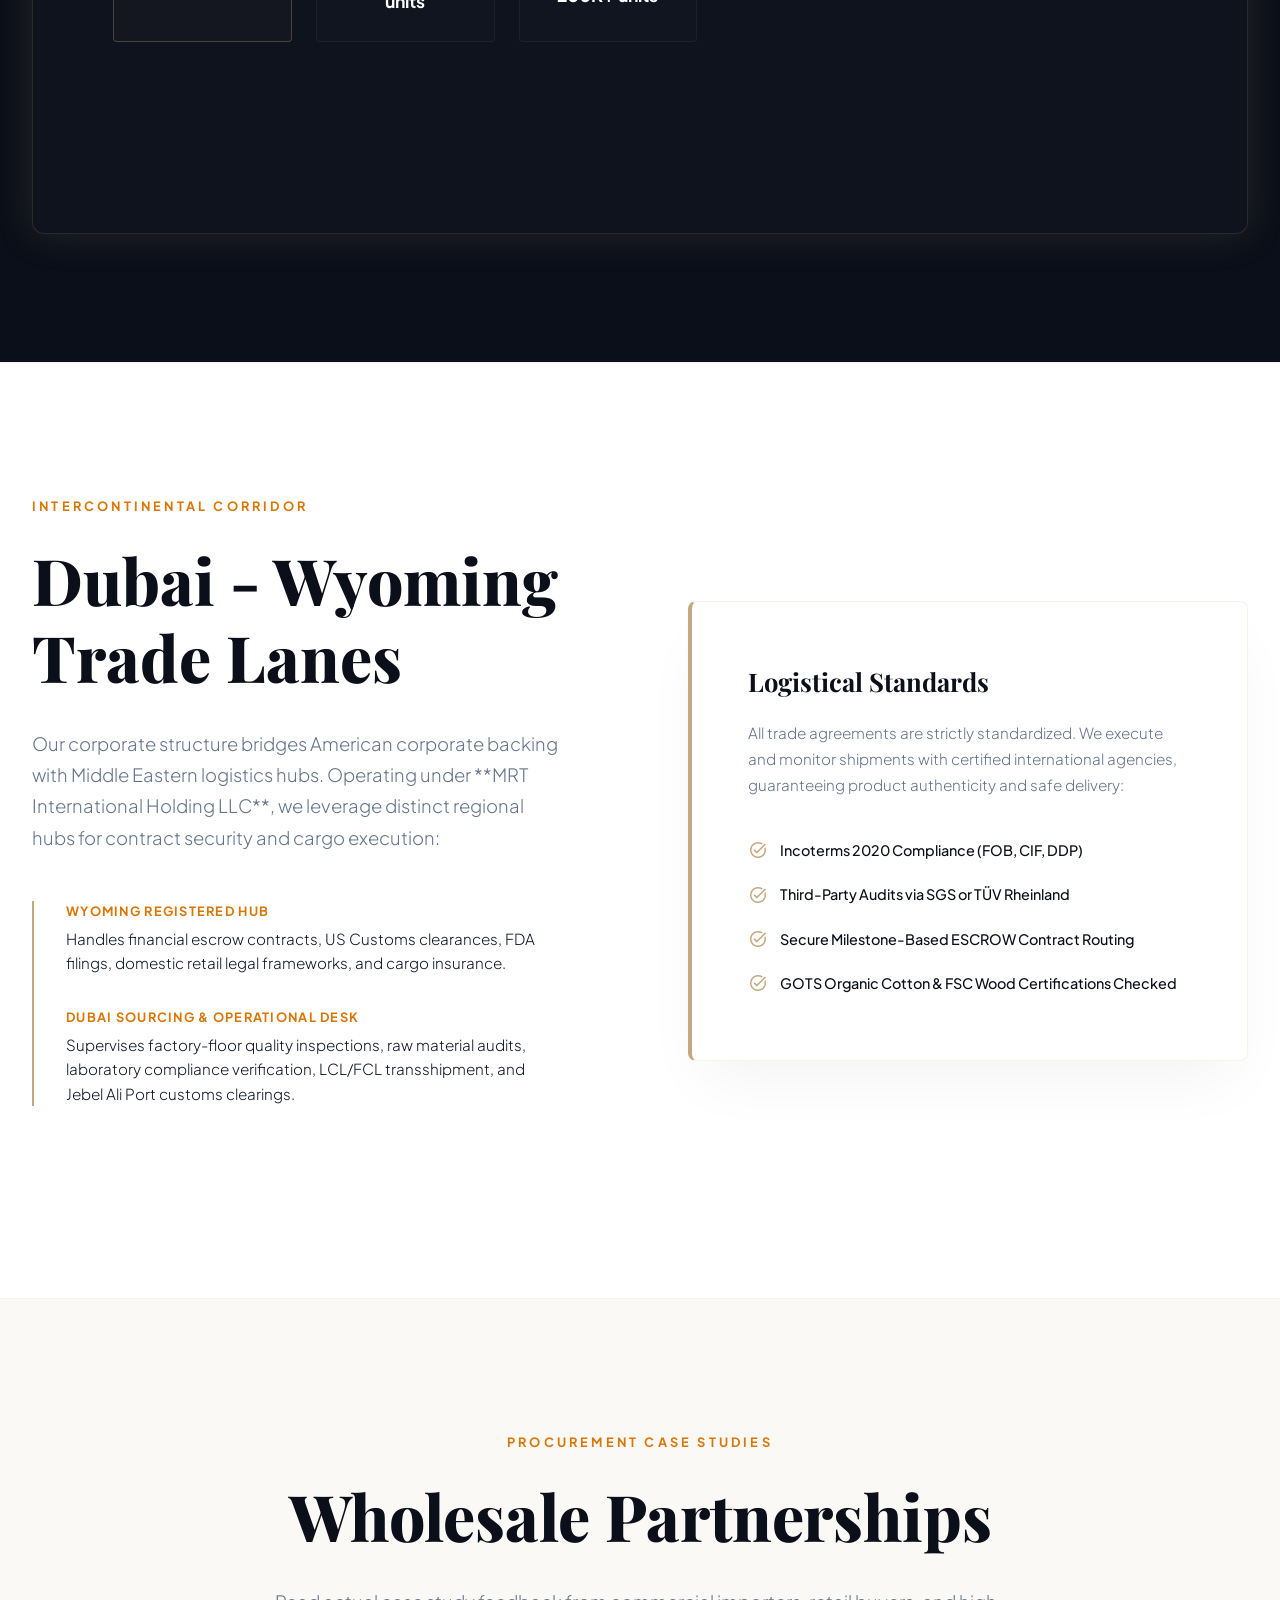
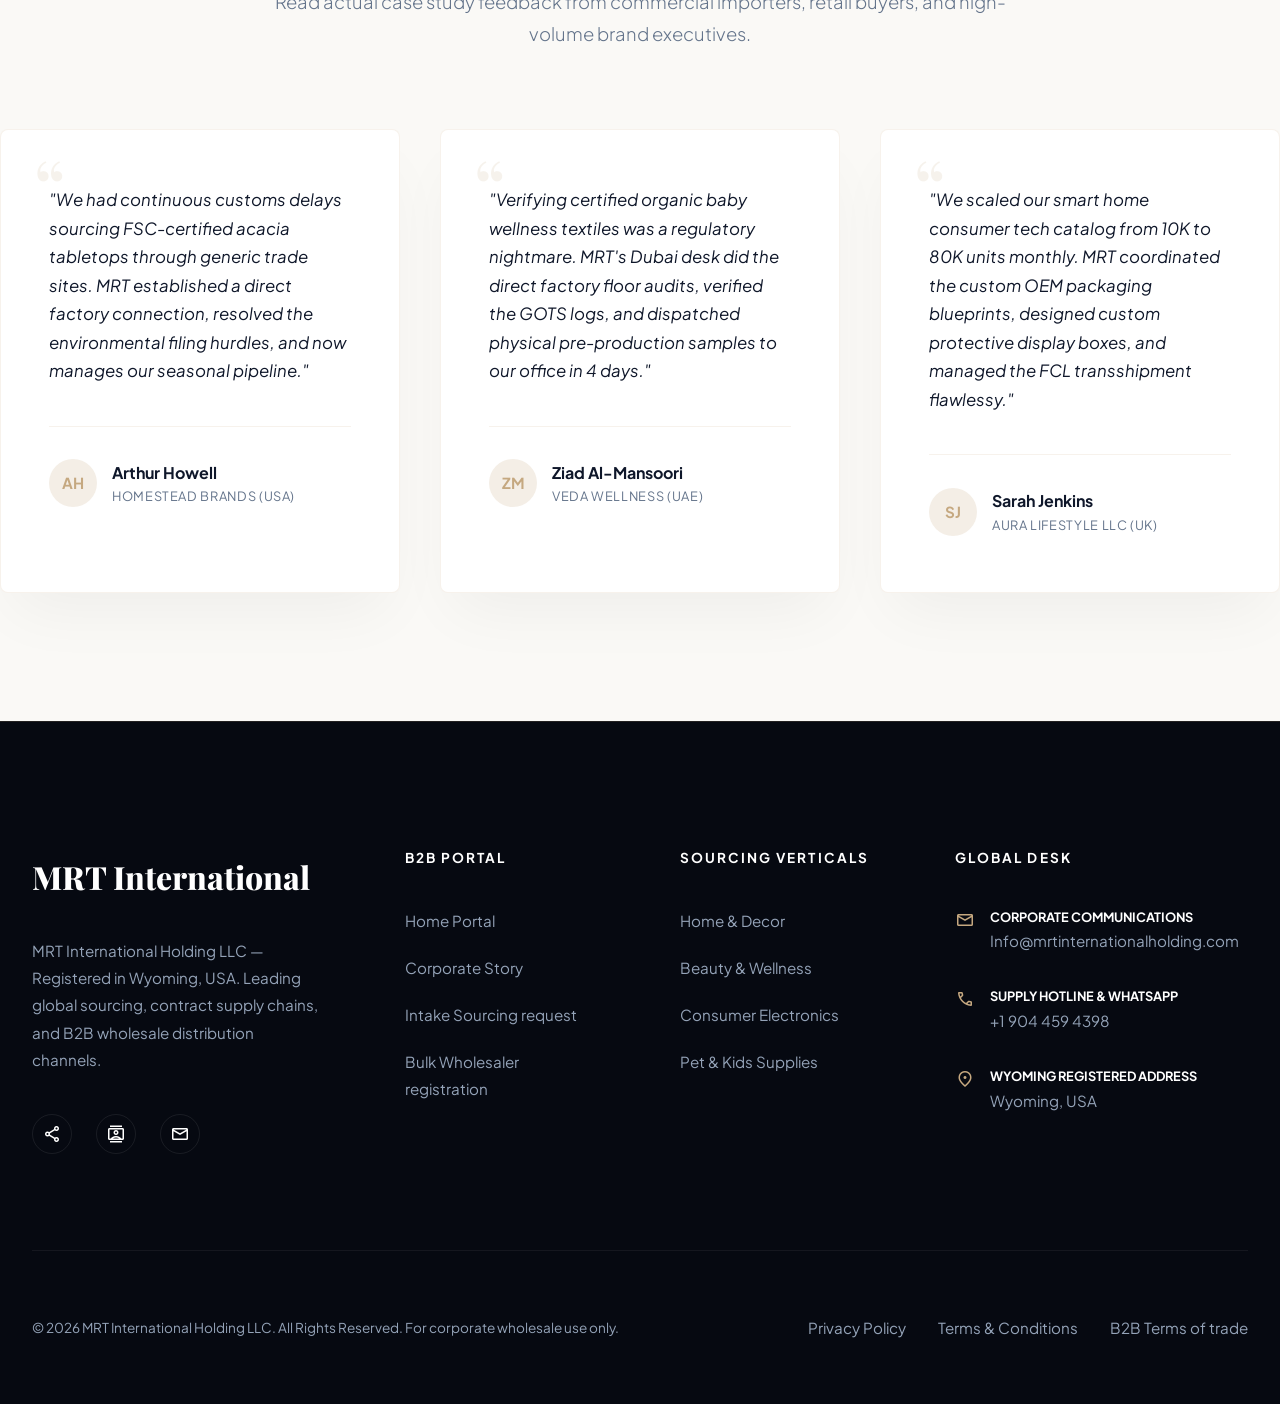
==== commit 1fe11f0e: "Fix theme toggle crash by protecting localStorage with try-catch and refine hero scroll indicator st" ====
--- a/index.html
+++ b/index.html
@@ -14,7 +14,12 @@
   <!-- Theme Initializer to prevent Flash of Un-themed Content (FOUC) -->
   <script>
     (function() {
-      const savedTheme = localStorage.getItem('mrt-theme') || 'light';
+      let savedTheme = 'light';
+      try {
+        savedTheme = localStorage.getItem('mrt-theme') || 'light';
+      } catch (e) {
+        console.warn('localStorage is not accessible:', e);
+      }
       document.documentElement.setAttribute('data-theme', savedTheme);
     })();
   </script>
--- a/css/style.css
+++ b/css/style.css
@@ -59,6 +59,23 @@
   -webkit-font-smoothing: antialiased;
 }
 
+/* Custom Premium Scrollbar */
+::-webkit-scrollbar {
+  width: 10px;
+  height: 10px;
+}
+::-webkit-scrollbar-track {
+  background: var(--primary-obsidian);
+}
+::-webkit-scrollbar-thumb {
+  background: linear-gradient(180deg, var(--accent-gold), var(--accent-gold-hover));
+  border-radius: 5px;
+  border: 2px solid var(--primary-obsidian);
+}
+::-webkit-scrollbar-thumb:hover {
+  background: linear-gradient(180deg, var(--accent-gold-hover), var(--accent-amber));
+}
+
 body {
   font-family: var(--font-sans);
   background-color: var(--bg-cream);
@@ -253,7 +270,6 @@
   color: #fff;
 }
 
-/* Call To Action Buttons */
 .btn-gold {
   background: linear-gradient(135deg, var(--accent-gold), var(--accent-gold-hover));
   color: #fff;
@@ -270,6 +286,35 @@
   box-shadow: var(--shadow-glow);
   cursor: pointer;
   transition: var(--transition-smooth);
+  position: relative;
+  overflow: hidden;
+}
+
+.btn-gold::after {
+  content: '';
+  position: absolute;
+  top: 0;
+  left: -150%;
+  width: 50%;
+  height: 100%;
+  background: linear-gradient(
+    to right,
+    rgba(255, 255, 255, 0) 0%,
+    rgba(255, 255, 255, 0.3) 50%,
+    rgba(255, 255, 255, 0) 100%
+  );
+  transform: skewX(-25deg);
+  transition: none;
+}
+
+.btn-gold:hover::after {
+  animation: buttonShine 0.85s ease-in-out;
+}
+
+@keyframes buttonShine {
+  100% {
+    left: 150%;
+  }
 }
 
 .btn-gold:hover {
@@ -392,44 +437,70 @@
 
 .hero-scroll-indicator {
   position: absolute;
-  bottom: 2.5rem;
+  bottom: 2rem;
   left: 50%;
   transform: translateX(-50%);
   z-index: 3;
   display: flex;
   flex-direction: column;
   align-items: center;
-  gap: 10px;
-  font-size: 0.75rem;
+  gap: 12px;
+  font-size: 0.7rem;
+  font-weight: 500;
   text-transform: uppercase;
-  letter-spacing: 0.3em;
+  letter-spacing: 0.4em;
+  color: rgba(255, 255, 255, 0.55);
+  transition: opacity 0.35s ease, transform 0.35s ease;
+}
+
+.hero-scroll-indicator span {
+  transition: var(--transition-fast);
+}
+
+.hero-scroll-indicator:hover span {
   color: var(--accent-gold);
+  letter-spacing: 0.45em;
 }
 
 .scroll-icon {
-  width: 24px;
-  height: 40px;
-  border: 1.5px solid var(--accent-gold);
-  border-radius: 12px;
+  width: 22px;
+  height: 36px;
+  border: 1.5px solid rgba(197, 168, 128, 0.4);
+  border-radius: 100px;
   position: relative;
+  box-shadow: 0 0 10px rgba(197, 168, 128, 0.1);
+  transition: var(--transition-fast);
+}
+
+.hero-scroll-indicator:hover .scroll-icon {
+  border-color: var(--accent-gold);
+  box-shadow: 0 0 15px rgba(197, 168, 128, 0.3);
 }
 
 .scroll-icon::after {
   content: '';
   position: absolute;
-  top: 8px;
+  top: 6px;
   left: 50%;
   transform: translateX(-50%);
-  width: 4px;
-  height: 8px;
+  width: 3px;
+  height: 6px;
   background-color: var(--accent-gold);
-  border-radius: 2px;
-  animation: mouseWheel 2s infinite ease;
+  border-radius: 100px;
+  animation: mouseWheel 2.2s infinite cubic-bezier(0.16, 1, 0.3, 1);
 }
 
 @keyframes mouseWheel {
-  0% { opacity: 1; top: 8px; }
-  100% { opacity: 0; top: 22px; }
+  0% { opacity: 1; top: 6px; }
+  100% { opacity: 0; top: 20px; }
+}
+
+/* Hide on short viewports to prevent overlap with hero content buttons */
+@media (max-height: 780px) {
+  .hero-scroll-indicator {
+    opacity: 0;
+    pointer-events: none;
+  }
 }
 
 @keyframes slowZoom {
@@ -550,12 +621,25 @@
 
 .cat-content-block {
   position: absolute;
-  bottom: 0;
-  left: 0;
-  width: 100%;
+  bottom: 2rem;
+  left: 2rem;
+  right: 2rem;
+  width: calc(100% - 4rem);
   z-index: 3;
-  padding: 3rem;
+  padding: 2.5rem;
   color: #ffffff;
+  background: rgba(11, 15, 25, 0.45);
+  backdrop-filter: blur(12px);
+  -webkit-backdrop-filter: blur(12px);
+  border: 1px solid rgba(255, 255, 255, 0.08);
+  border-radius: 8px;
+  box-shadow: 0 15px 35px rgba(0, 0, 0, 0.3);
+  transition: var(--transition-smooth);
+}
+.cat-editorial-card:hover .cat-content-block {
+  background: rgba(11, 15, 25, 0.60);
+  border-color: rgba(197, 168, 128, 0.3);
+  box-shadow: 0 20px 40px rgba(0, 0, 0, 0.4), var(--shadow-glow);
 }
 
 .cat-title-label {
@@ -675,7 +759,7 @@
 .calc-cat-card {
   background-color: rgba(255, 255, 255, 0.02);
   border: 1px solid rgba(255, 255, 255, 0.08);
-  border-radius: 4px;
+  border-radius: 6px;
   padding: 1.25rem 0.5rem;
   color: #94a3b8;
   display: flex;
@@ -687,7 +771,7 @@
   font-family: var(--font-sans);
   font-size: 0.8rem;
   font-weight: 600;
-  transition: var(--transition-fast);
+  transition: var(--transition-smooth);
 }
 
 .calc-cat-card span.material-symbols-outlined {
@@ -700,6 +784,8 @@
   background-color: rgba(255, 255, 255, 0.05);
   color: #fff;
   border-color: rgba(197, 168, 128, 0.3);
+  transform: translateY(-2px);
+  box-shadow: 0 8px 20px rgba(0, 0, 0, 0.2);
 }
 
 .calc-cat-card:hover span.material-symbols-outlined {
@@ -710,7 +796,8 @@
   background-color: rgba(197, 168, 128, 0.06);
   border-color: var(--accent-gold);
   color: var(--accent-gold);
-  box-shadow: 0 0 15px rgba(197, 168, 128, 0.15);
+  box-shadow: 0 0 20px rgba(197, 168, 128, 0.2);
+  transform: translateY(-2px);
 }
 
 .calc-cat-card.active span.material-symbols-outlined {
@@ -903,13 +990,21 @@
 
 /* Calculator Result Panel */
 .calc-result-panel {
-  background: linear-gradient(180deg, rgba(255, 255, 255, 0.03) 0%, rgba(255, 255, 255, 0.01) 100%);
-  border: 1px solid rgba(197, 168, 128, 0.2);
-  border-radius: 8px;
+  background: linear-gradient(180deg, rgba(11, 15, 25, 0.6) 0%, rgba(11, 15, 25, 0.2) 100%);
+  border: 1px solid rgba(197, 168, 128, 0.25);
+  border-radius: 12px;
   padding: 4rem 3rem;
   display: flex;
   flex-direction: column;
   justify-content: space-between;
+  backdrop-filter: blur(15px);
+  -webkit-backdrop-filter: blur(15px);
+  box-shadow: 0 30px 60px rgba(0, 0, 0, 0.4), inset 0 1px 0 rgba(255, 255, 255, 0.05);
+  transition: var(--transition-smooth);
+}
+.calc-result-panel:hover {
+  border-color: rgba(197, 168, 128, 0.45);
+  box-shadow: 0 40px 80px rgba(0, 0, 0, 0.5), inset 0 1px 0 rgba(255, 255, 255, 0.1), var(--shadow-glow);
 }
 
 .result-header {
@@ -1510,10 +1605,19 @@
    Responsive Utility Classes (Refactored from Inline Styles)
    ------------------------------------------------------------- */
 .standards-panel {
-  background-color: var(--bg-cream);
-  border: 1px solid var(--border-medium);
+  background-color: var(--bg-white);
+  border: 1px solid var(--border-light);
+  border-left: 4px solid var(--accent-gold);
   border-radius: 8px;
   padding: 4rem 3.5rem;
+  box-shadow: var(--shadow-premium);
+  transition: var(--transition-smooth);
+}
+.standards-panel:hover {
+  transform: translateY(-3px);
+  box-shadow: var(--shadow-premium), var(--shadow-glow);
+  border-color: var(--border-medium);
+  border-left-color: var(--accent-amber);
 }
 
 .trade-hubs-container {
@@ -1580,12 +1684,14 @@
   padding: 6rem 2rem 3rem 2rem;
   overflow-y: auto;
   opacity: 0;
+  visibility: hidden;
   pointer-events: none;
-  transition: var(--transition-smooth);
+  transition: opacity 0.5s ease, visibility 0.5s ease;
 }
 
 .mobile-navigation-overlay.active {
   opacity: 1;
+  visibility: visible;
   pointer-events: auto;
 }
 
@@ -1678,6 +1784,9 @@
     display: block;
     color: #fff;
   }
+  .hero-scroll-indicator {
+    display: none; /* Hide on all tablet/mobile viewports */
+  }
   .b2b-hero {
     padding-top: 70px;
   }
@@ -1691,6 +1800,10 @@
   }
   .cat-content-block {
     padding: 2rem;
+    bottom: 1.5rem;
+    left: 1.5rem;
+    right: 1.5rem;
+    width: calc(100% - 3rem);
   }
   .cat-title-label {
     font-size: 1.4rem;
@@ -1805,9 +1918,6 @@
     padding: 0.9rem 1.5rem;
     font-size: 0.8rem;
   }
-  .hero-scroll-indicator {
-    display: none;
-  }
   .section-title {
     font-size: clamp(1.75rem, 6vw, 2.5rem);
     margin-bottom: 1.25rem;
@@ -1841,6 +1951,10 @@
   }
   .cat-content-block {
     padding: 1.5rem;
+    bottom: 1rem;
+    left: 1rem;
+    right: 1rem;
+    width: calc(100% - 2rem);
   }
   .cat-title-label {
     font-size: 1.2rem;
